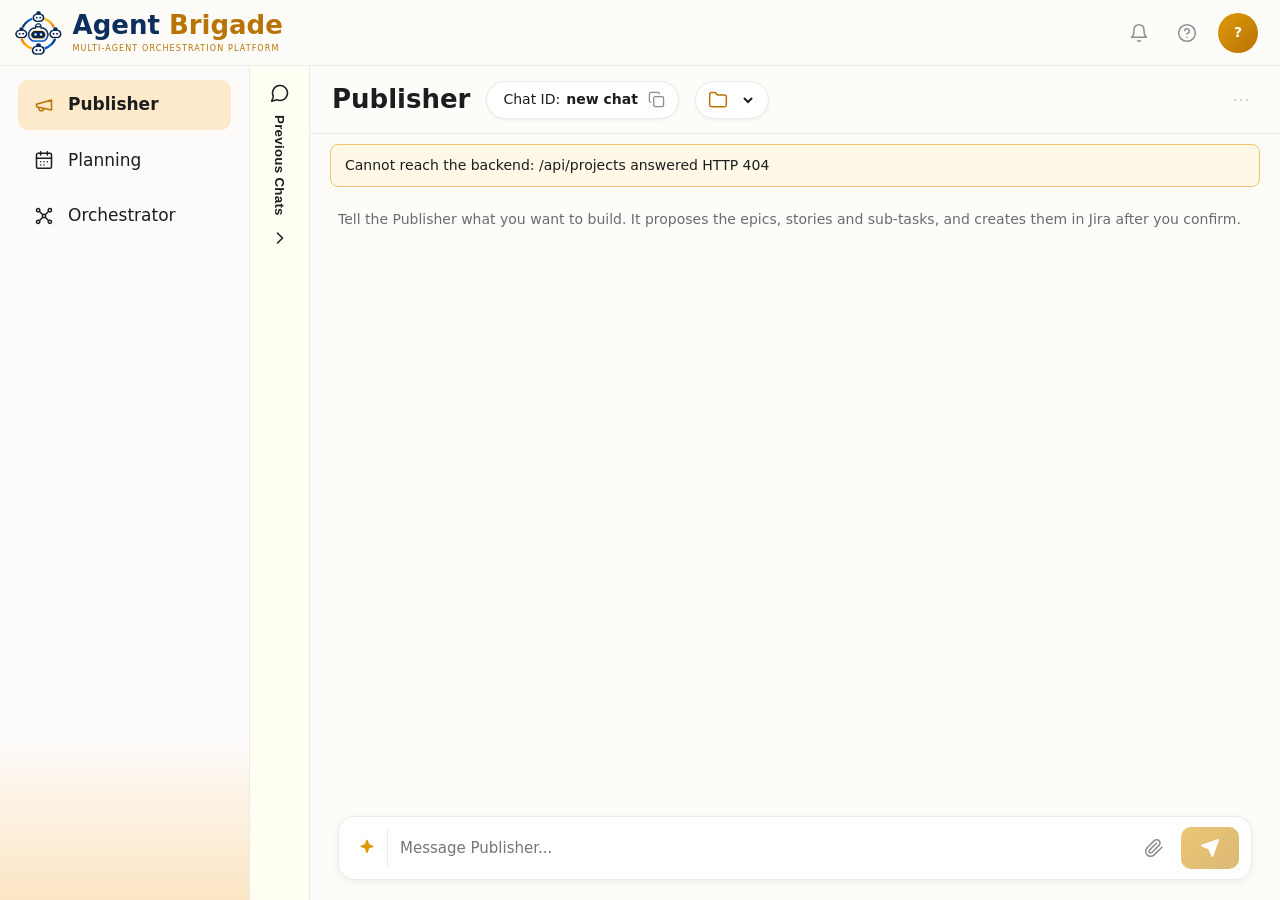
==== frontend/index.html @ f4027234 "Phase 1: settings, central database, backend and page shell" ====
<!doctype html>
<html lang="en">
  <head>
    <meta charset="utf-8" />
    <meta name="viewport" content="width=device-width, initial-scale=1" />
    <title>Agent Brigade</title>
    <link rel="icon" type="image/png" href="assets/favicon.png" />
    <link rel="stylesheet" href="css/app.css" />
  </head>
  <body>
    <svg width="0" height="0" style="position: absolute" aria-hidden="true">
      <defs>
        <symbol id="i-megaphone" viewBox="0 0 24 24"><path d="m3 11 18-5v12L3 14v-3z"/><path d="M11.6 16.8a3 3 0 1 1-5.8-1.6"/></symbol>
        <symbol id="i-calendar" viewBox="0 0 24 24"><rect width="18" height="18" x="3" y="4" rx="2"/><path d="M16 2v4M8 2v4M3 10h18M8 14h.01M12 14h.01M16 14h.01M8 18h.01M12 18h.01"/></symbol>
        <symbol id="i-network" viewBox="0 0 24 24"><circle cx="5" cy="5" r="2"/><circle cx="19" cy="5" r="2"/><circle cx="5" cy="19" r="2"/><circle cx="19" cy="19" r="2"/><circle cx="12" cy="12" r="2"/><path d="m7 7 3.5 3.5M17 7l-3.5 3.5M7 17l3.5-3.5M17 17l-3.5-3.5"/></symbol>
        <symbol id="i-bell" viewBox="0 0 24 24"><path d="M6 8a6 6 0 0 1 12 0c0 7 3 9 3 9H3s3-2 3-9"/><path d="M10.3 21a1.94 1.94 0 0 0 3.4 0"/></symbol>
        <symbol id="i-help" viewBox="0 0 24 24"><circle cx="12" cy="12" r="10"/><path d="M9.09 9a3 3 0 0 1 5.83 1c0 2-3 3-3 3M12 17h.01"/></symbol>
        <symbol id="i-copy" viewBox="0 0 24 24"><rect width="14" height="14" x="8" y="8" rx="2"/><path d="M4 16c-1.1 0-2-.9-2-2V4c0-1.1.9-2 2-2h10c1.1 0 2 .9 2 2"/></symbol>
        <symbol id="i-chat" viewBox="0 0 24 24"><path d="M7.9 20A9 9 0 1 0 4 16.1L2 22z"/></symbol>
        <symbol id="i-chevron" viewBox="0 0 24 24"><path d="m9 18 6-6-6-6"/></symbol>
        <symbol id="i-folder" viewBox="0 0 24 24"><path d="M20 20a2 2 0 0 0 2-2V8a2 2 0 0 0-2-2h-7.9a2 2 0 0 1-1.7-.9l-.8-1.2A2 2 0 0 0 7.9 3H4a2 2 0 0 0-2 2v13a2 2 0 0 0 2 2z"/></symbol>
        <symbol id="i-clip" viewBox="0 0 24 24"><path d="m21.44 11.05-9.19 9.19a6 6 0 0 1-8.49-8.49l8.57-8.57A4 4 0 1 1 18 8.84l-8.59 8.57a2 2 0 0 1-2.83-2.83l8.49-8.48"/></symbol>
        <symbol id="i-send" viewBox="0 0 24 24"><path d="m22 2-7 20-4-9-9-4z"/><path d="M22 2 11 13"/></symbol>
        <symbol id="i-sparkle" viewBox="0 0 24 24"><path d="m12 3 1.9 5.1L19 10l-5.1 1.9L12 17l-1.9-5.1L5 10l5.1-1.9z"/></symbol>
        <symbol id="i-dots" viewBox="0 0 24 24"><path d="M5 12h.01M12 12h.01M19 12h.01"/></symbol>
      </defs>
    </svg>

    <div class="app">
      <header class="topbar">
        <a class="brand" href="#publisher" aria-label="Agent Brigade">
          <img class="brand-logo" src="assets/logo.png" alt="" onerror="this.remove()" />
          <span class="brand-text">
            <span class="brand-name"><b>Agent</b> <i>Brigade</i></span>
            <span class="brand-tag">Multi-agent orchestration platform</span>
          </span>
        </a>
        <div class="top-actions">
          <button class="icon-btn" type="button" aria-label="Notifications" disabled>
            <svg class="icon"><use href="#i-bell" /></svg>
          </button>
          <button class="icon-btn" type="button" aria-label="Help" disabled>
            <svg class="icon"><use href="#i-help" /></svg>
          </button>
          <span class="avatar" id="avatar" title="Signed in with the Jira email from .env">?</span>
        </div>
      </header>

      <nav class="sidebar" id="tabs" aria-label="Main">
        <a href="#publisher" data-tab="publisher"><svg class="icon"><use href="#i-megaphone" /></svg>Publisher</a>
        <a href="#planning" data-tab="planning"><svg class="icon"><use href="#i-calendar" /></svg>Planning</a>
        <a href="#orchestrator" data-tab="orchestrator"><svg class="icon"><use href="#i-network" /></svg>Orchestrator</a>
      </nav>

      <main class="content">
        <!-- Publisher -->
        <section class="panel publisher" id="publisher" hidden>
          <aside class="rail">
            <button type="button" class="rail-btn" id="rail-toggle" aria-expanded="false" aria-controls="chat-drawer">
              <svg class="icon"><use href="#i-chat" /></svg>
              <span class="rail-label">Previous Chats</span>
              <svg class="icon"><use href="#i-chevron" /></svg>
            </button>
          </aside>
          <div class="drawer" id="chat-drawer" hidden>
            <h2>Previous chats</h2>
            <p class="empty">No previous chats yet.</p>
          </div>

          <div class="chat">
            <header class="chat-head">
              <h1>Publisher</h1>
              <span class="chat-id">Chat ID: <b id="chat-id">new chat</b>
                <button class="icon-btn small" type="button" aria-label="Copy chat ID" disabled>
                  <svg class="icon"><use href="#i-copy" /></svg>
                </button>
              </span>
              <label class="project-pick">
                <svg class="icon"><use href="#i-folder" /></svg>
                <span class="sr-only">Project</span>
                <select id="project-select" aria-label="Project"></select>
              </label>
              <button class="icon-btn" type="button" aria-label="More" disabled>
                <svg class="icon"><use href="#i-dots" /></svg>
              </button>
            </header>

            <p id="notice" class="notice" hidden></p>

            <div class="thread" id="thread">
              <p class="empty">Tell the Publisher what you want to build. It proposes the epics, stories and sub-tasks, and creates them in Jira after you confirm.</p>
            </div>

            <form class="composer" id="composer" onsubmit="return false">
              <svg class="icon spark"><use href="#i-sparkle" /></svg>
              <input type="text" placeholder="Message Publisher..." aria-label="Message Publisher" disabled />
              <button class="icon-btn" type="button" aria-label="Attach a file" disabled>
                <svg class="icon"><use href="#i-clip" /></svg>
              </button>
              <button class="send" type="submit" aria-label="Send" disabled>
                <svg class="icon"><use href="#i-send" /></svg>
              </button>
            </form>
          </div>
        </section>

        <!-- Planning -->
        <section class="panel page" id="planning" hidden>
          <header class="page-head">
            <h1>Planning</h1>
            <p>View JIRA work items and create an execution plan for each story.</p>
          </header>
          <p class="empty">Stories, readiness checks and plans. Coming after the Publisher.</p>
        </section>

        <!-- Orchestrator -->
        <section class="panel page" id="orchestrator" hidden>
          <header class="page-head">
            <h1>Orchestrator</h1>
            <p>Overview and Stories.</p>
          </header>
          <p class="empty">Coming later.</p>
        </section>
      </main>
    </div>

    <script src="js/app.js"></script>
  </body>
</html>
---- frontend/css/app.css ----
:root {
  --bg: #fefcf9;
  --surface: #fff;
  --sand: #fef4df;      /* user bubble, highlighted rows */
  --sand-strong: #fdeacb; /* active nav item */
  --line: #ece9e7;
  --text: #1d1d1f;
  --muted: #6b6b70;
  --navy: #0c2f5b;
  --gold: #b87405;
  --gold-light: #dd9907;
  --gold-dark: #be7f04;
  --ok: #1a9a4a;
}
* { box-sizing: border-box; }
[hidden] { display: none !important; }
html, body { height: 100%; }
body { margin: 0; font: 14px/1.5 system-ui, "Segoe UI", Roboto, sans-serif; color: var(--text); background: var(--bg); }
h1, h2, p { margin: 0; }
.sr-only { position: absolute; width: 1px; height: 1px; overflow: hidden; clip: rect(0 0 0 0); }
.icon { width: 20px; height: 20px; fill: none; stroke: currentColor; stroke-width: 1.8; stroke-linecap: round; stroke-linejoin: round; flex: none; }

/* Frame: top bar over a sidebar and the content */
.app { display: grid; grid-template: 66px 1fr / 250px 1fr; height: 100vh; }
.topbar { grid-column: 1 / -1; display: flex; align-items: center; justify-content: space-between; padding: 0 22px 0 14px; border-bottom: 1px solid var(--line); background: var(--bg); }
.brand { display: flex; align-items: center; gap: 10px; text-decoration: none; color: inherit; }
.brand-logo { height: 48px; width: auto; }
.brand-text { display: flex; flex-direction: column; line-height: 1.15; gap: 3px; }
.brand-name { font-size: 26px; font-weight: 700; color: var(--navy); }
.brand-name i { font-style: normal; color: var(--gold); }
.brand-tag { font-size: 8px; letter-spacing: 0.14em; text-transform: uppercase; color: var(--gold); }
.top-actions { display: flex; align-items: center; gap: 14px; }
.icon-btn { display: inline-flex; align-items: center; justify-content: center; width: 34px; height: 34px; border: 0; border-radius: 8px; background: transparent; color: var(--text); cursor: pointer; }
.icon-btn:disabled { color: #8c8c92; cursor: default; }
.icon-btn.small { width: 26px; height: 26px; }
.icon-btn.small .icon { width: 17px; height: 17px; }
.avatar { display: inline-flex; align-items: center; justify-content: center; width: 40px; height: 40px; border-radius: 50%; background: linear-gradient(135deg, var(--gold-light), var(--gold)); color: #fff; font-weight: 700; }

.sidebar { display: flex; flex-direction: column; gap: 6px; padding: 14px 18px; border-right: 1px solid var(--line); background: linear-gradient(to top, #fce6c4 0, #fdfbfa 160px); }
.sidebar a { display: flex; align-items: center; gap: 14px; padding: 12px 16px; border-radius: 10px; color: var(--text); text-decoration: none; font-size: 17px; font-weight: 500; }
.sidebar a:hover { background: #fbf3e4; }
.sidebar a.active { background: var(--sand-strong); font-weight: 600; }
.sidebar a.active .icon { color: var(--gold); }

.content { min-width: 0; min-height: 0; }
.panel { height: 100%; }
.page { padding: 20px 26px; }
.page-head h1, .chat-head h1 { font-size: 26px; font-weight: 700; }
.page-head p { color: var(--muted); }
.empty { color: var(--muted); }
.notice { margin: 10px 20px 0; padding: 10px 14px; border: 1px solid #f0c36d; background: #fff8e6; border-radius: 8px; }

/* Publisher: previous-chats rail, then the chat */
.publisher { display: flex; min-height: 0; }
.rail { width: 60px; flex: none; border-right: 1px solid var(--line); background: #fffff3; display: flex; justify-content: center; padding-top: 16px; }
.rail-btn { display: flex; flex-direction: column; align-items: center; gap: 12px; border: 0; background: none; color: var(--text); cursor: pointer; }
.rail-label { writing-mode: vertical-rl; font-weight: 600; letter-spacing: 0.02em; }
.drawer { width: 240px; flex: none; padding: 20px; border-right: 1px solid var(--line); background: var(--surface); }
.drawer h2 { font-size: 15px; margin-bottom: 10px; }

.chat { flex: 1; min-width: 0; display: flex; flex-direction: column; height: 100%; }
.chat-head { display: flex; align-items: center; gap: 16px; padding: 14px 22px; border-bottom: 1px solid var(--line); }
.chat-id { display: inline-flex; align-items: center; gap: 6px; padding: 5px 8px 5px 16px; border: 1px solid var(--line); border-radius: 999px; background: var(--surface); box-shadow: 0 1px 3px rgba(0, 0, 0, 0.06); font-weight: 500; }
.project-pick { display: inline-flex; align-items: center; gap: 8px; padding: 0 12px; height: 38px; border: 1px solid var(--line); border-radius: 999px; background: var(--surface); box-shadow: 0 1px 3px rgba(0, 0, 0, 0.06); color: var(--gold); }
.project-pick select { border: 0; background: transparent; font: inherit; font-weight: 500; color: var(--text); max-width: 260px; cursor: pointer; outline-offset: 4px; }
.chat-head .icon-btn:last-child { margin-left: auto; }
.thread { flex: 1; min-height: 0; overflow-y: auto; padding: 22px 28px; }
.composer { display: flex; align-items: center; gap: 10px; margin: 0 28px 20px; padding: 10px 12px 10px 18px; border: 1px solid var(--line); border-radius: 16px; background: var(--surface); box-shadow: 0 2px 10px rgba(0, 0, 0, 0.06); }
.composer .spark { color: var(--gold-light); fill: var(--gold-light); stroke: var(--gold-light); }
.composer input { flex: 1; border: 0; outline: 0; font: inherit; font-size: 15px; background: transparent; padding: 8px 0 8px 12px; border-left: 1px solid var(--line); }
.send { display: inline-flex; align-items: center; justify-content: center; width: 58px; height: 42px; border: 0; border-radius: 10px; color: #fff; background: linear-gradient(135deg, var(--gold-light), var(--gold-dark)); cursor: pointer; }
.send:disabled { opacity: 0.55; cursor: default; }
.send .icon { fill: #fff; stroke: #fff; }

@media (max-width: 820px) {
  .app { grid-template-columns: 76px 1fr; }
  .sidebar a { font-size: 0; gap: 0; justify-content: center; padding: 12px 0; }
  .sidebar a .icon { width: 24px; height: 24px; }
  .chat-head { flex-wrap: wrap; }
}
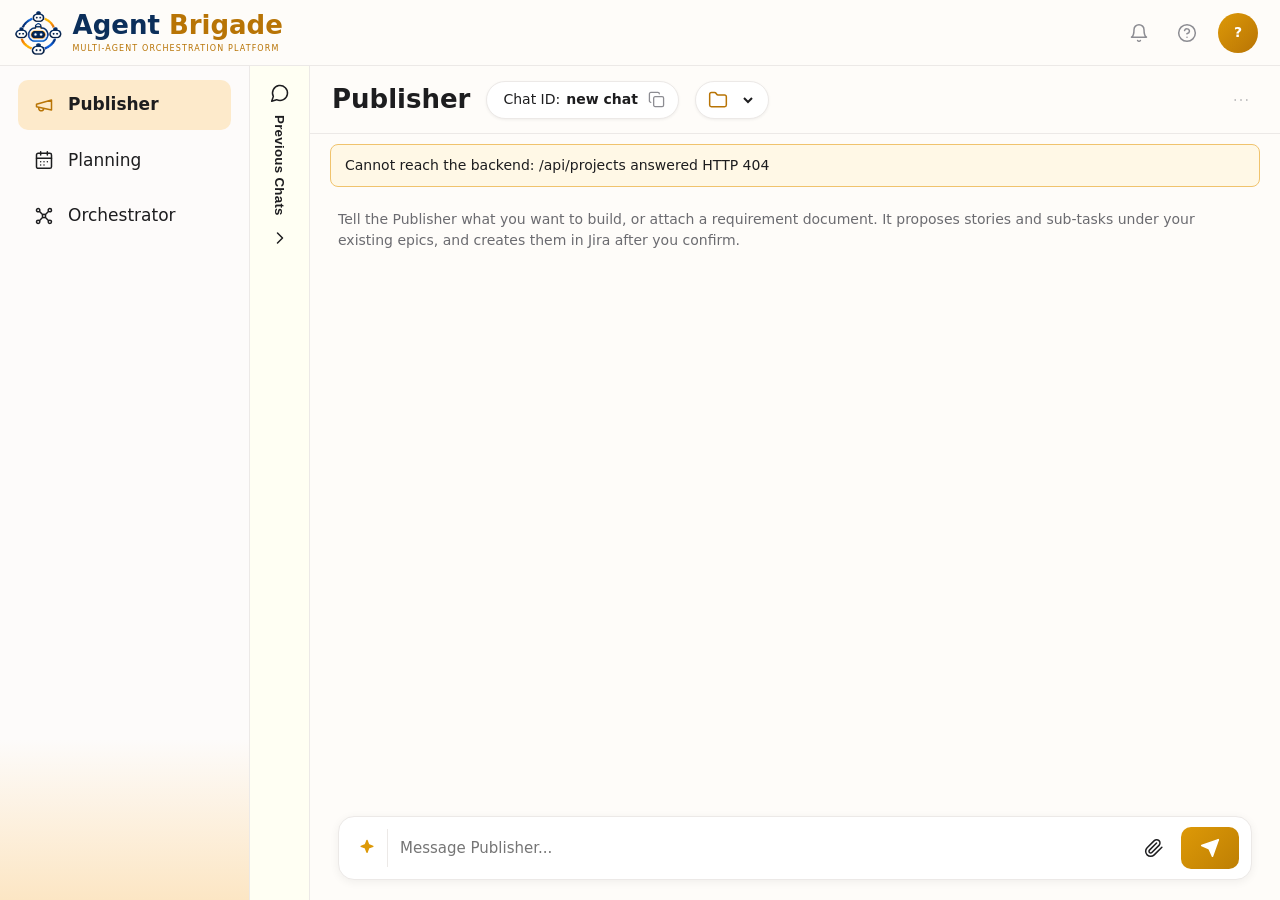
==== commit e9059504: "Phase 2: Publisher - Jira tool, runner, guard, confirm, API, uploads and tab" ====
--- a/frontend/index.html
+++ b/frontend/index.html
@@ -23,6 +23,14 @@
         <symbol id="i-send" viewBox="0 0 24 24"><path d="m22 2-7 20-4-9-9-4z"/><path d="M22 2 11 13"/></symbol>
         <symbol id="i-sparkle" viewBox="0 0 24 24"><path d="m12 3 1.9 5.1L19 10l-5.1 1.9L12 17l-1.9-5.1L5 10l5.1-1.9z"/></symbol>
         <symbol id="i-dots" viewBox="0 0 24 24"><path d="M5 12h.01M12 12h.01M19 12h.01"/></symbol>
+        <symbol id="i-bot" viewBox="0 0 24 24"><rect width="16" height="12" x="4" y="8" rx="2"/><path d="M12 4v4M9 13v2M15 13v2M2 14h2M20 14h2"/><circle cx="12" cy="3" r="1"/></symbol>
+        <symbol id="i-bolt" viewBox="0 0 24 24"><circle cx="12" cy="12" r="10"/><path d="m13 6-4 7h4l-2 5"/></symbol>
+        <symbol id="i-book" viewBox="0 0 24 24"><path d="M2 4h6a4 4 0 0 1 4 4v13a3 3 0 0 0-3-3H2zM22 4h-6a4 4 0 0 0-4 4v13a3 3 0 0 1 3-3h7z"/></symbol>
+        <symbol id="i-check" viewBox="0 0 24 24"><rect width="18" height="18" x="3" y="3" rx="3"/><path d="m8 12 3 3 5-6"/></symbol>
+        <symbol id="i-diamond" viewBox="0 0 24 24"><path d="M12 2 22 12 12 22 2 12z"/><path d="M12 7 17 12 12 17 7 12z"/></symbol>
+        <symbol id="i-file" viewBox="0 0 24 24"><path d="M14 2H6a2 2 0 0 0-2 2v16a2 2 0 0 0 2 2h12a2 2 0 0 0 2-2V8z"/><path d="M14 2v6h6"/></symbol>
+        <symbol id="i-x" viewBox="0 0 24 24"><path d="M18 6 6 18M6 6l12 12"/></symbol>
+        <symbol id="i-plus" viewBox="0 0 24 24"><path d="M12 5v14M5 12h14"/></symbol>
       </defs>
     </svg>
 
@@ -63,15 +71,19 @@
             </button>
           </aside>
           <div class="drawer" id="chat-drawer" hidden>
-            <h2>Previous chats</h2>
-            <p class="empty">No previous chats yet.</p>
+            <div class="drawer-head">
+              <h2>Previous chats</h2>
+              <button type="button" class="new-chat" id="new-chat"><svg class="icon"><use href="#i-plus" /></svg>New chat</button>
+            </div>
+            <ul class="chat-list" id="chat-list"></ul>
+            <p class="empty" id="chat-list-empty">No previous chats yet.</p>
           </div>
 
           <div class="chat">
             <header class="chat-head">
               <h1>Publisher</h1>
               <span class="chat-id">Chat ID: <b id="chat-id">new chat</b>
-                <button class="icon-btn small" type="button" aria-label="Copy chat ID" disabled>
+                <button class="icon-btn small" type="button" id="copy-chat-id" aria-label="Copy chat ID" disabled>
                   <svg class="icon"><use href="#i-copy" /></svg>
                 </button>
               </span>
@@ -87,17 +99,19 @@
 
             <p id="notice" class="notice" hidden></p>
 
-            <div class="thread" id="thread">
-              <p class="empty">Tell the Publisher what you want to build. It proposes the epics, stories and sub-tasks, and creates them in Jira after you confirm.</p>
+            <div class="thread" id="thread" aria-live="polite">
+              <p class="empty" id="thread-empty">Tell the Publisher what you want to build, or attach a requirement document. It proposes stories and sub-tasks under your existing epics, and creates them in Jira after you confirm.</p>
             </div>
 
-            <form class="composer" id="composer" onsubmit="return false">
+            <div class="attached" id="attached" hidden></div>
+            <form class="composer" id="composer">
               <svg class="icon spark"><use href="#i-sparkle" /></svg>
-              <input type="text" placeholder="Message Publisher..." aria-label="Message Publisher" disabled />
-              <button class="icon-btn" type="button" aria-label="Attach a file" disabled>
+              <textarea id="message" rows="1" placeholder="Message Publisher..." aria-label="Message Publisher"></textarea>
+              <input type="file" id="file-input" multiple accept=".txt,.md,.docx,.pdf" hidden />
+              <button class="icon-btn" type="button" id="attach" aria-label="Attach a file" title="Attach .txt, .md, .docx or .pdf (up to 5, 10 MB each)">
                 <svg class="icon"><use href="#i-clip" /></svg>
               </button>
-              <button class="send" type="submit" aria-label="Send" disabled>
+              <button class="send" type="submit" id="send" aria-label="Send">
                 <svg class="icon"><use href="#i-send" /></svg>
               </button>
             </form>
@@ -124,6 +138,9 @@
       </main>
     </div>
 
+    <script src="js/components/markdown.js"></script>
+    <script src="js/components/plan-tree.js"></script>
+    <script src="js/tabs/publisher.js"></script>
     <script src="js/app.js"></script>
   </body>
 </html>
--- a/frontend/css/app.css
+++ b/frontend/css/app.css
@@ -56,7 +56,17 @@
 .rail-btn { display: flex; flex-direction: column; align-items: center; gap: 12px; border: 0; background: none; color: var(--text); cursor: pointer; }
 .rail-label { writing-mode: vertical-rl; font-weight: 600; letter-spacing: 0.02em; }
 .drawer { width: 240px; flex: none; padding: 20px; border-right: 1px solid var(--line); background: var(--surface); }
-.drawer h2 { font-size: 15px; margin-bottom: 10px; }
+.drawer { display: flex; flex-direction: column; min-height: 0; overflow-y: auto; }
+.drawer h2 { font-size: 15px; }
+.drawer-head { display: flex; align-items: center; justify-content: space-between; margin-bottom: 12px; }
+.new-chat { white-space: nowrap; display: inline-flex; align-items: center; gap: 4px; padding: 4px 10px; border: 1px solid var(--line); border-radius: 999px; background: var(--surface); font: inherit; font-size: 13px; cursor: pointer; }
+.new-chat .icon { width: 15px; height: 15px; }
+.chat-list { list-style: none; margin: 0; padding: 0; display: flex; flex-direction: column; gap: 6px; }
+.chat-item { display: flex; flex-direction: column; gap: 2px; width: 100%; text-align: left; padding: 8px 10px; border: 1px solid transparent; border-radius: 8px; background: none; font: inherit; color: var(--text); cursor: pointer; }
+.chat-item:hover { background: #fbf3e4; }
+.chat-item.current { background: var(--sand); border-color: #f3dcb0; }
+.chat-title { overflow: hidden; text-overflow: ellipsis; white-space: nowrap; }
+.chat-item .muted { font-size: 12px; }
 
 .chat { flex: 1; min-width: 0; display: flex; flex-direction: column; height: 100%; }
 .chat-head { display: flex; align-items: center; gap: 16px; padding: 14px 22px; border-bottom: 1px solid var(--line); }
@@ -67,10 +77,73 @@
 .thread { flex: 1; min-height: 0; overflow-y: auto; padding: 22px 28px; }
 .composer { display: flex; align-items: center; gap: 10px; margin: 0 28px 20px; padding: 10px 12px 10px 18px; border: 1px solid var(--line); border-radius: 16px; background: var(--surface); box-shadow: 0 2px 10px rgba(0, 0, 0, 0.06); }
 .composer .spark { color: var(--gold-light); fill: var(--gold-light); stroke: var(--gold-light); }
-.composer input { flex: 1; border: 0; outline: 0; font: inherit; font-size: 15px; background: transparent; padding: 8px 0 8px 12px; border-left: 1px solid var(--line); }
+.composer textarea { flex: 1; border: 0; outline: 0; font: inherit; font-size: 15px; background: transparent; padding: 8px 0 8px 12px; border-left: 1px solid var(--line); resize: none; max-height: 200px; }
 .send { display: inline-flex; align-items: center; justify-content: center; width: 58px; height: 42px; border: 0; border-radius: 10px; color: #fff; background: linear-gradient(135deg, var(--gold-light), var(--gold-dark)); cursor: pointer; }
 .send:disabled { opacity: 0.55; cursor: default; }
 .send .icon { fill: #fff; stroke: #fff; }
+
+/* Messages */
+.muted { color: var(--muted); }
+.msg { display: flex; gap: 12px; margin-bottom: 18px; align-items: flex-start; }
+.msg-user { justify-content: flex-end; }
+.msg .bubble { max-width: 860px; min-width: 0; padding: 12px 16px; border-radius: 14px; }
+.msg-user .bubble { background: var(--sand); max-width: 760px; }
+.msg-user .text { white-space: pre-wrap; overflow-wrap: anywhere; }
+.msg-publisher .bubble { flex: 1; background: var(--surface); border: 1px solid var(--line); box-shadow: 0 1px 4px rgba(0, 0, 0, 0.04); }
+.avatar.small { width: 34px; height: 34px; font-size: 13px; }
+.bot { display: inline-flex; align-items: center; justify-content: center; width: 40px; height: 40px; flex: none; border-radius: 50%; background: var(--sand); color: var(--gold); }
+.time { margin-top: 6px; text-align: right; font-size: 12px; color: var(--muted); }
+.md p { margin: 0 0 8px; }
+.md h3 { margin: 10px 0 6px; font-size: 15px; }
+.md ul { margin: 0 0 8px; padding-left: 22px; }
+.md code { padding: 1px 4px; border-radius: 4px; background: #f5f3ef; font-size: 13px; }
+.chips { display: flex; flex-wrap: wrap; gap: 6px; margin-top: 8px; }
+.file-chip { display: inline-flex; align-items: center; gap: 6px; padding: 4px 10px; border: 1px solid #ecd6a8; border-radius: 999px; background: var(--surface); color: var(--text); text-decoration: none; font-size: 13px; }
+a.file-chip:hover { border-color: var(--gold); }
+.file-chip .icon { width: 15px; height: 15px; color: var(--gold); }
+.attached { display: flex; flex-wrap: wrap; gap: 6px; margin: 0 28px 8px; }
+.chip-remove { display: inline-flex; border: 0; background: none; padding: 0; margin-left: 2px; cursor: pointer; color: var(--muted); }
+.chip-remove .icon { width: 14px; height: 14px; }
+
+/* Plan tree */
+.plan { margin: 10px 0 4px; }
+.plan-head { display: flex; align-items: center; gap: 8px; font-weight: 700; margin-bottom: 8px; }
+.plan-head .icon { color: #2684ff; }
+.plan-epic { display: flex; align-items: flex-start; gap: 14px; padding: 10px 14px; border-radius: 10px; background: var(--sand); }
+.plan-stories { margin-left: 18px; padding: 8px 0 0 18px; border-left: 2px solid var(--line); display: flex; flex-direction: column; gap: 10px; }
+.plan-story { padding: 10px 14px; border: 1px solid var(--line); border-radius: 10px; background: var(--surface); }
+.plan-story-row { display: flex; align-items: flex-start; gap: 14px; }
+.plan-title { min-width: 0; }
+.plan-title .muted { font-size: 13px; }
+.badge { display: inline-flex; align-items: center; gap: 6px; padding: 3px 10px; border-radius: 8px; font-size: 13px; font-weight: 600; flex: none; }
+.badge .icon { width: 17px; height: 17px; }
+.badge-epic { background: #fde8c4; color: #8a5600; }
+.badge-story { background: var(--sand); color: #8a5600; border: 1px solid #f3dcb0; }
+.plan-subtasks { list-style: none; margin: 8px 0 0 30px; padding: 0; display: flex; flex-direction: column; gap: 4px; }
+.plan-subtasks li { display: flex; flex-wrap: wrap; align-items: center; gap: 6px; }
+.plan-subtasks li > .icon { width: 18px; height: 18px; color: var(--ok); }
+.new { padding: 0 6px; border-radius: 6px; background: #e8f3ff; color: #1d5fb8; font-size: 11px; font-weight: 700; text-transform: uppercase; }
+.key { font-weight: 700; color: var(--navy); }
+a.key { text-decoration: none; }
+a.key:hover { text-decoration: underline; }
+.label { padding: 0 6px; border-radius: 6px; background: #f2f0ec; color: var(--muted); font-size: 12px; }
+.item-details { width: 100%; margin: 2px 0 0; font-size: 13px; color: var(--muted); }
+.item-details summary { cursor: pointer; width: max-content; }
+.item-details pre { margin: 6px 0 4px; padding: 8px 10px; border-radius: 8px; background: #faf8f4; white-space: pre-wrap; font: inherit; color: var(--text); }
+.plan-subtasks .item-details { margin-left: 24px; width: calc(100% - 24px); }
+.confirm-bar { display: flex; align-items: center; justify-content: space-between; gap: 12px; margin-top: 12px; padding: 10px 14px; border-radius: 10px; background: var(--sand); }
+.confirm { padding: 8px 16px; border: 0; border-radius: 10px; color: #fff; font: inherit; font-weight: 600; background: linear-gradient(135deg, var(--gold-light), var(--gold-dark)); cursor: pointer; }
+.confirm:disabled { opacity: 0.55; cursor: default; }
+.status { display: flex; gap: 10px; align-items: flex-start; margin-top: 10px; padding: 10px 14px; border-radius: 10px; }
+.status .icon { margin-top: 1px; }
+.status-ok { background: var(--sand); }
+.status-ok .icon { color: var(--ok); }
+.status-ok a { color: var(--navy); font-weight: 700; }
+.status-error { background: #fff1f0; border: 1px solid #f5c2bd; }
+.status-error .icon { color: #c0392b; }
+.working .bubble { display: flex; align-items: center; gap: 12px; }
+.dots { width: 34px; height: 10px; flex: none; background: radial-gradient(circle, var(--gold) 3px, transparent 4px) 0 50% / 12px 10px repeat-x; animation: dots 1s linear infinite; }
+@keyframes dots { to { background-position: 12px 50%; } }
 
 @media (max-width: 820px) {
   .app { grid-template-columns: 76px 1fr; }
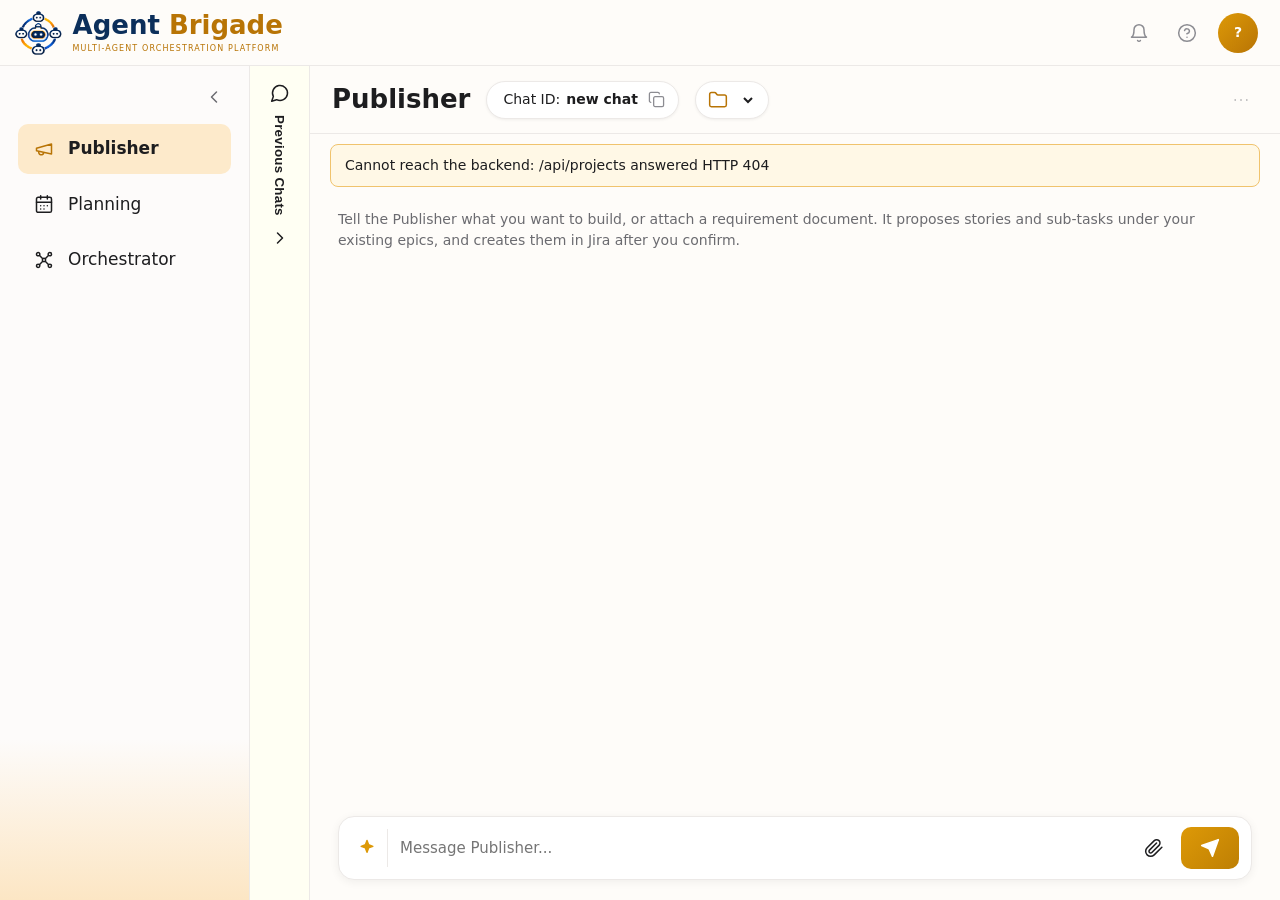
==== commit 3b758905: "Phase 3: Planning - sync, checks, planner, approve, re-plan and tab" ====
--- a/frontend/index.html
+++ b/frontend/index.html
@@ -6,6 +6,9 @@
     <title>Agent Brigade</title>
     <link rel="icon" type="image/png" href="assets/favicon.png" />
     <link rel="stylesheet" href="css/app.css" />
+    <link rel="stylesheet" href="css/planning.css" />
+    <link rel="stylesheet" href="css/popup.css" />
+    <link rel="stylesheet" href="css/plan.css" />
   </head>
   <body>
     <svg width="0" height="0" style="position: absolute" aria-hidden="true">
@@ -23,6 +26,12 @@
         <symbol id="i-send" viewBox="0 0 24 24"><path d="m22 2-7 20-4-9-9-4z"/><path d="M22 2 11 13"/></symbol>
         <symbol id="i-sparkle" viewBox="0 0 24 24"><path d="m12 3 1.9 5.1L19 10l-5.1 1.9L12 17l-1.9-5.1L5 10l5.1-1.9z"/></symbol>
         <symbol id="i-dots" viewBox="0 0 24 24"><path d="M5 12h.01M12 12h.01M19 12h.01"/></symbol>
+        <symbol id="i-refresh" viewBox="0 0 24 24"><path d="M3 12a9 9 0 0 1 15.5-6.2L21 8M21 3v5h-5M21 12a9 9 0 0 1-15.5 6.2L3 16M3 21v-5h5"/></symbol>
+        <symbol id="i-filter" viewBox="0 0 24 24"><path d="M22 3H2l8 9.5V19l4 2v-8.5z"/></symbol>
+        <symbol id="i-search" viewBox="0 0 24 24"><circle cx="11" cy="11" r="8"/><path d="m21 21-4.3-4.3"/></symbol>
+        <symbol id="i-warn" viewBox="0 0 24 24"><path d="m10.3 3.9-8.4 14.5A2 2 0 0 0 3.6 21.5h16.8a2 2 0 0 0 1.7-3.1L13.7 3.9a2 2 0 0 0-3.4 0zM12 9v4M12 17h.01"/></symbol>
+        <symbol id="i-ok" viewBox="0 0 24 24"><circle cx="12" cy="12" r="10"/><path d="m8 12 3 3 5-6"/></symbol>
+        <symbol id="i-coin" viewBox="0 0 24 24"><circle cx="12" cy="12" r="10"/><path d="M15 9.5a3 3 0 0 0-3-1.5c-1.7 0-3 .9-3 2.2 0 3 6 1.6 6 4.6 0 1.3-1.3 2.2-3 2.2a3 3 0 0 1-3-1.5M12 5.5V8M12 16v2.5"/></symbol>
         <symbol id="i-bot" viewBox="0 0 24 24"><rect width="16" height="12" x="4" y="8" rx="2"/><path d="M12 4v4M9 13v2M15 13v2M2 14h2M20 14h2"/><circle cx="12" cy="3" r="1"/></symbol>
         <symbol id="i-bolt" viewBox="0 0 24 24"><circle cx="12" cy="12" r="10"/><path d="m13 6-4 7h4l-2 5"/></symbol>
         <symbol id="i-book" viewBox="0 0 24 24"><path d="M2 4h6a4 4 0 0 1 4 4v13a3 3 0 0 0-3-3H2zM22 4h-6a4 4 0 0 0-4 4v13a3 3 0 0 1 3-3h7z"/></symbol>
@@ -55,9 +64,10 @@
       </header>
 
       <nav class="sidebar" id="tabs" aria-label="Main">
-        <a href="#publisher" data-tab="publisher"><svg class="icon"><use href="#i-megaphone" /></svg>Publisher</a>
-        <a href="#planning" data-tab="planning"><svg class="icon"><use href="#i-calendar" /></svg>Planning</a>
-        <a href="#orchestrator" data-tab="orchestrator"><svg class="icon"><use href="#i-network" /></svg>Orchestrator</a>
+        <button type="button" class="icon-btn nav-fold" id="nav-fold" aria-expanded="true" aria-label="Collapse the menu" title="Collapse the menu"><svg class="icon"><use href="#i-chevron" /></svg></button>
+        <a href="#publisher" data-tab="publisher" title="Publisher"><svg class="icon"><use href="#i-megaphone" /></svg><span class="nav-label">Publisher</span></a>
+        <a href="#planning" data-tab="planning" title="Planning"><svg class="icon"><use href="#i-calendar" /></svg><span class="nav-label">Planning</span></a>
+        <a href="#orchestrator" data-tab="orchestrator" title="Orchestrator"><svg class="icon"><use href="#i-network" /></svg><span class="nav-label">Orchestrator</span></a>
       </nav>
 
       <main class="content">
@@ -120,11 +130,26 @@
 
         <!-- Planning -->
         <section class="panel page" id="planning" hidden>
-          <header class="page-head">
-            <h1>Planning</h1>
-            <p>View JIRA work items and create an execution plan for each story.</p>
+          <header class="pl-head">
+            <div class="page-head">
+              <h1>Planning</h1>
+              <p>View JIRA work items and create an execution plan for each story.</p>
+            </div>
+            <div class="pl-tools">
+              <div class="pl-sync">
+                <button type="button" id="plan-sync" class="btn btn-outline"><svg class="icon"><use href="#i-refresh" /></svg>Sync from JIRA</button>
+                <span id="plan-synced" class="muted small">Last synced: never</span>
+              </div>
+              <label class="pl-pill"><svg class="icon"><use href="#i-filter" /></svg><span class="sr-only">Filter</span><select id="plan-filter"></select></label>
+              <label class="pl-pill"><svg class="icon"><use href="#i-search" /></svg><span class="sr-only">Search work items</span><input id="plan-search" type="search" placeholder="Search work items..." /></label>
+            </div>
           </header>
-          <p class="empty">Stories, readiness checks and plans. Coming after the Publisher.</p>
+          <p id="plan-notice" class="status status-error" hidden></p>
+          <div class="pl-body">
+            <aside id="plan-epics" class="pl-left"></aside>
+            <div id="plan-main" class="pl-main"></div>
+            <aside id="plan-side" class="pl-side" hidden></aside>
+          </div>
         </section>
 
         <!-- Orchestrator -->
@@ -140,7 +165,22 @@
 
     <script src="js/components/markdown.js"></script>
     <script src="js/components/plan-tree.js"></script>
+    <script src="js/components/dom.js"></script>
+    <script src="js/components/thread.js"></script>
+    <script src="js/components/attachments.js"></script>
+    <script src="js/components/popup.js"></script>
+    <script src="js/components/budget-popup.js"></script>
+    <script src="js/components/story-state.js"></script>
+    <script src="js/components/check-panel.js"></script>
+    <script src="js/components/story-card.js"></script>
+    <script src="js/components/epic-list.js"></script>
+    <script src="js/components/replan-popup.js"></script>
+    <script src="js/components/plan-task.js"></script>
+    <script src="js/components/plan-view.js"></script>
+    <script src="js/components/plan-side.js"></script>
     <script src="js/tabs/publisher.js"></script>
+    <script src="js/tabs/plan-panel.js"></script>
+    <script src="js/tabs/planning.js"></script>
     <script src="js/app.js"></script>
   </body>
 </html>
--- a/frontend/css/app.css
+++ b/frontend/css/app.css
@@ -1,8 +1,10 @@
 :root {
   --bg: #fefcf9;
   --surface: #fff;
-  --sand: #fef4df;      /* user bubble, highlighted rows */
-  --sand-strong: #fdeacb; /* active nav item */
+  --sand: #fef4df;
+  /* user bubble, highlighted rows */
+  --sand-strong: #fdeacb;
+  /* active nav item */
   --line: #ece9e7;
   --text: #1d1d1f;
   --muted: #6b6b70;
@@ -12,142 +14,902 @@
   --gold-dark: #be7f04;
   --ok: #1a9a4a;
 }
-* { box-sizing: border-box; }
-[hidden] { display: none !important; }
-html, body { height: 100%; }
-body { margin: 0; font: 14px/1.5 system-ui, "Segoe UI", Roboto, sans-serif; color: var(--text); background: var(--bg); }
-h1, h2, p { margin: 0; }
-.sr-only { position: absolute; width: 1px; height: 1px; overflow: hidden; clip: rect(0 0 0 0); }
-.icon { width: 20px; height: 20px; fill: none; stroke: currentColor; stroke-width: 1.8; stroke-linecap: round; stroke-linejoin: round; flex: none; }
+
+* {
+  box-sizing: border-box;
+}
+
+[hidden] {
+  display: none !important;
+}
+
+html,
+body {
+  height: 100%;
+}
+
+body {
+  margin: 0;
+  font: 14px/1.5 system-ui, "Segoe UI", Roboto, sans-serif;
+  color: var(--text);
+  background: var(--bg);
+}
+
+h1,
+h2,
+p {
+  margin: 0;
+}
+
+.sr-only {
+  position: absolute;
+  width: 1px;
+  height: 1px;
+  overflow: hidden;
+  clip: rect(0 0 0 0);
+}
+
+.icon {
+  width: 20px;
+  height: 20px;
+  fill: none;
+  stroke: currentColor;
+  stroke-width: 1.8;
+  stroke-linecap: round;
+  stroke-linejoin: round;
+  flex: none;
+}
 
 /* Frame: top bar over a sidebar and the content */
-.app { display: grid; grid-template: 66px 1fr / 250px 1fr; height: 100vh; }
-.topbar { grid-column: 1 / -1; display: flex; align-items: center; justify-content: space-between; padding: 0 22px 0 14px; border-bottom: 1px solid var(--line); background: var(--bg); }
-.brand { display: flex; align-items: center; gap: 10px; text-decoration: none; color: inherit; }
-.brand-logo { height: 48px; width: auto; }
-.brand-text { display: flex; flex-direction: column; line-height: 1.15; gap: 3px; }
-.brand-name { font-size: 26px; font-weight: 700; color: var(--navy); }
-.brand-name i { font-style: normal; color: var(--gold); }
-.brand-tag { font-size: 8px; letter-spacing: 0.14em; text-transform: uppercase; color: var(--gold); }
-.top-actions { display: flex; align-items: center; gap: 14px; }
-.icon-btn { display: inline-flex; align-items: center; justify-content: center; width: 34px; height: 34px; border: 0; border-radius: 8px; background: transparent; color: var(--text); cursor: pointer; }
-.icon-btn:disabled { color: #8c8c92; cursor: default; }
-.icon-btn.small { width: 26px; height: 26px; }
-.icon-btn.small .icon { width: 17px; height: 17px; }
-.avatar { display: inline-flex; align-items: center; justify-content: center; width: 40px; height: 40px; border-radius: 50%; background: linear-gradient(135deg, var(--gold-light), var(--gold)); color: #fff; font-weight: 700; }
-
-.sidebar { display: flex; flex-direction: column; gap: 6px; padding: 14px 18px; border-right: 1px solid var(--line); background: linear-gradient(to top, #fce6c4 0, #fdfbfa 160px); }
-.sidebar a { display: flex; align-items: center; gap: 14px; padding: 12px 16px; border-radius: 10px; color: var(--text); text-decoration: none; font-size: 17px; font-weight: 500; }
-.sidebar a:hover { background: #fbf3e4; }
-.sidebar a.active { background: var(--sand-strong); font-weight: 600; }
-.sidebar a.active .icon { color: var(--gold); }
-
-.content { min-width: 0; min-height: 0; }
-.panel { height: 100%; }
-.page { padding: 20px 26px; }
-.page-head h1, .chat-head h1 { font-size: 26px; font-weight: 700; }
-.page-head p { color: var(--muted); }
-.empty { color: var(--muted); }
-.notice { margin: 10px 20px 0; padding: 10px 14px; border: 1px solid #f0c36d; background: #fff8e6; border-radius: 8px; }
+.app {
+  display: grid;
+  grid-template: 66px 1fr / 250px 1fr;
+  height: 100vh;
+}
+
+.topbar {
+  grid-column: 1 / -1;
+  display: flex;
+  align-items: center;
+  justify-content: space-between;
+  padding: 0 22px 0 14px;
+  border-bottom: 1px solid var(--line);
+  background: var(--bg);
+}
+
+.brand {
+  display: flex;
+  align-items: center;
+  gap: 10px;
+  text-decoration: none;
+  color: inherit;
+}
+
+.brand-logo {
+  height: 48px;
+  width: auto;
+}
+
+.brand-text {
+  display: flex;
+  flex-direction: column;
+  line-height: 1.15;
+  gap: 3px;
+}
+
+.brand-name {
+  font-size: 26px;
+  font-weight: 700;
+  color: var(--navy);
+}
+
+.brand-name i {
+  font-style: normal;
+  color: var(--gold);
+}
+
+.brand-tag {
+  font-size: 8px;
+  letter-spacing: 0.14em;
+  text-transform: uppercase;
+  color: var(--gold);
+}
+
+.top-actions {
+  display: flex;
+  align-items: center;
+  gap: 14px;
+}
+
+.icon-btn {
+  display: inline-flex;
+  align-items: center;
+  justify-content: center;
+  width: 34px;
+  height: 34px;
+  border: 0;
+  border-radius: 8px;
+  background: transparent;
+  color: var(--text);
+  cursor: pointer;
+}
+
+.icon-btn:disabled {
+  color: #8c8c92;
+  cursor: default;
+}
+
+.icon-btn.small {
+  width: 26px;
+  height: 26px;
+}
+
+.icon-btn.small .icon {
+  width: 17px;
+  height: 17px;
+}
+
+.avatar {
+  display: inline-flex;
+  align-items: center;
+  justify-content: center;
+  width: 40px;
+  height: 40px;
+  border-radius: 50%;
+  background: linear-gradient(135deg, var(--gold-light), var(--gold));
+  color: #fff;
+  font-weight: 700;
+}
+
+.sidebar {
+  display: flex;
+  flex-direction: column;
+  gap: 6px;
+  padding: 14px 18px;
+  border-right: 1px solid var(--line);
+  background: linear-gradient(to top, #fce6c4 0, #fdfbfa 160px);
+}
+
+.sidebar a {
+  display: flex;
+  align-items: center;
+  gap: 14px;
+  padding: 12px 16px;
+  border-radius: 10px;
+  color: var(--text);
+  text-decoration: none;
+  font-size: 17px;
+  font-weight: 500;
+}
+
+.nav-fold {
+  align-self: flex-end;
+  margin-bottom: 4px;
+  color: var(--muted);
+}
+
+.nav-fold .icon {
+  transition: transform 0.15s;
+  transform: rotate(180deg);
+}
+
+.app.nav-collapsed {
+  grid-template-columns: 76px 1fr;
+}
+
+.app.nav-collapsed .nav-fold {
+  align-self: center;
+}
+
+.app.nav-collapsed .nav-fold .icon {
+  transform: none;
+}
+
+.app.nav-collapsed .sidebar {
+  padding: 14px 10px;
+}
+
+.app.nav-collapsed .sidebar a {
+  justify-content: center;
+  gap: 0;
+  padding: 12px 0;
+}
+
+.app.nav-collapsed .nav-label {
+  display: none;
+}
+
+.sidebar a:hover {
+  background: #fbf3e4;
+}
+
+.sidebar a.active {
+  background: var(--sand-strong);
+  font-weight: 600;
+}
+
+.sidebar a.active .icon {
+  color: var(--gold);
+}
+
+.content {
+  min-width: 0;
+  min-height: 0;
+}
+
+.panel {
+  height: 100%;
+}
+
+.page {
+  padding: 20px 26px;
+}
+
+.page-head h1,
+.chat-head h1 {
+  font-size: 26px;
+  font-weight: 700;
+}
+
+.page-head p {
+  color: var(--muted);
+}
+
+.empty {
+  color: var(--muted);
+}
+
+.notice {
+  margin: 10px 20px 0;
+  padding: 10px 14px;
+  border: 1px solid #f0c36d;
+  background: #fff8e6;
+  border-radius: 8px;
+}
 
 /* Publisher: previous-chats rail, then the chat */
-.publisher { display: flex; min-height: 0; }
-.rail { width: 60px; flex: none; border-right: 1px solid var(--line); background: #fffff3; display: flex; justify-content: center; padding-top: 16px; }
-.rail-btn { display: flex; flex-direction: column; align-items: center; gap: 12px; border: 0; background: none; color: var(--text); cursor: pointer; }
-.rail-label { writing-mode: vertical-rl; font-weight: 600; letter-spacing: 0.02em; }
-.drawer { width: 240px; flex: none; padding: 20px; border-right: 1px solid var(--line); background: var(--surface); }
-.drawer { display: flex; flex-direction: column; min-height: 0; overflow-y: auto; }
-.drawer h2 { font-size: 15px; }
-.drawer-head { display: flex; align-items: center; justify-content: space-between; margin-bottom: 12px; }
-.new-chat { white-space: nowrap; display: inline-flex; align-items: center; gap: 4px; padding: 4px 10px; border: 1px solid var(--line); border-radius: 999px; background: var(--surface); font: inherit; font-size: 13px; cursor: pointer; }
-.new-chat .icon { width: 15px; height: 15px; }
-.chat-list { list-style: none; margin: 0; padding: 0; display: flex; flex-direction: column; gap: 6px; }
-.chat-item { display: flex; flex-direction: column; gap: 2px; width: 100%; text-align: left; padding: 8px 10px; border: 1px solid transparent; border-radius: 8px; background: none; font: inherit; color: var(--text); cursor: pointer; }
-.chat-item:hover { background: #fbf3e4; }
-.chat-item.current { background: var(--sand); border-color: #f3dcb0; }
-.chat-title { overflow: hidden; text-overflow: ellipsis; white-space: nowrap; }
-.chat-item .muted { font-size: 12px; }
-
-.chat { flex: 1; min-width: 0; display: flex; flex-direction: column; height: 100%; }
-.chat-head { display: flex; align-items: center; gap: 16px; padding: 14px 22px; border-bottom: 1px solid var(--line); }
-.chat-id { display: inline-flex; align-items: center; gap: 6px; padding: 5px 8px 5px 16px; border: 1px solid var(--line); border-radius: 999px; background: var(--surface); box-shadow: 0 1px 3px rgba(0, 0, 0, 0.06); font-weight: 500; }
-.project-pick { display: inline-flex; align-items: center; gap: 8px; padding: 0 12px; height: 38px; border: 1px solid var(--line); border-radius: 999px; background: var(--surface); box-shadow: 0 1px 3px rgba(0, 0, 0, 0.06); color: var(--gold); }
-.project-pick select { border: 0; background: transparent; font: inherit; font-weight: 500; color: var(--text); max-width: 260px; cursor: pointer; outline-offset: 4px; }
-.chat-head .icon-btn:last-child { margin-left: auto; }
-.thread { flex: 1; min-height: 0; overflow-y: auto; padding: 22px 28px; }
-.composer { display: flex; align-items: center; gap: 10px; margin: 0 28px 20px; padding: 10px 12px 10px 18px; border: 1px solid var(--line); border-radius: 16px; background: var(--surface); box-shadow: 0 2px 10px rgba(0, 0, 0, 0.06); }
-.composer .spark { color: var(--gold-light); fill: var(--gold-light); stroke: var(--gold-light); }
-.composer textarea { flex: 1; border: 0; outline: 0; font: inherit; font-size: 15px; background: transparent; padding: 8px 0 8px 12px; border-left: 1px solid var(--line); resize: none; max-height: 200px; }
-.send { display: inline-flex; align-items: center; justify-content: center; width: 58px; height: 42px; border: 0; border-radius: 10px; color: #fff; background: linear-gradient(135deg, var(--gold-light), var(--gold-dark)); cursor: pointer; }
-.send:disabled { opacity: 0.55; cursor: default; }
-.send .icon { fill: #fff; stroke: #fff; }
+.publisher {
+  display: flex;
+  min-height: 0;
+}
+
+.rail {
+  width: 60px;
+  flex: none;
+  border-right: 1px solid var(--line);
+  background: #fffff3;
+  display: flex;
+  justify-content: center;
+  padding-top: 16px;
+}
+
+.rail-btn {
+  display: flex;
+  flex-direction: column;
+  align-items: center;
+  gap: 12px;
+  border: 0;
+  background: none;
+  color: var(--text);
+  cursor: pointer;
+}
+
+.rail-label {
+  writing-mode: vertical-rl;
+  font-weight: 600;
+  letter-spacing: 0.02em;
+}
+
+.drawer {
+  width: 240px;
+  flex: none;
+  padding: 20px;
+  border-right: 1px solid var(--line);
+  background: var(--surface);
+}
+
+.drawer {
+  display: flex;
+  flex-direction: column;
+  min-height: 0;
+  overflow-y: auto;
+}
+
+.drawer h2 {
+  font-size: 15px;
+}
+
+.drawer-head {
+  display: flex;
+  align-items: center;
+  justify-content: space-between;
+  margin-bottom: 12px;
+}
+
+.new-chat {
+  white-space: nowrap;
+  display: inline-flex;
+  align-items: center;
+  gap: 4px;
+  padding: 4px 10px;
+  border: 1px solid var(--line);
+  border-radius: 999px;
+  background: var(--surface);
+  font: inherit;
+  font-size: 13px;
+  cursor: pointer;
+}
+
+.new-chat .icon {
+  width: 15px;
+  height: 15px;
+}
+
+.chat-list {
+  list-style: none;
+  margin: 0;
+  padding: 0;
+  display: flex;
+  flex-direction: column;
+  gap: 6px;
+}
+
+.chat-item {
+  display: flex;
+  flex-direction: column;
+  gap: 2px;
+  width: 100%;
+  text-align: left;
+  padding: 8px 10px;
+  border: 1px solid transparent;
+  border-radius: 8px;
+  background: none;
+  font: inherit;
+  color: var(--text);
+  cursor: pointer;
+}
+
+.chat-item:hover {
+  background: #fbf3e4;
+}
+
+.chat-item.current {
+  background: var(--sand);
+  border-color: #f3dcb0;
+}
+
+.chat-title {
+  overflow: hidden;
+  text-overflow: ellipsis;
+  white-space: nowrap;
+}
+
+.chat-item .muted {
+  font-size: 12px;
+}
+
+.chat {
+  flex: 1;
+  min-width: 0;
+  display: flex;
+  flex-direction: column;
+  height: 100%;
+}
+
+.chat-head {
+  display: flex;
+  align-items: center;
+  gap: 16px;
+  padding: 14px 22px;
+  border-bottom: 1px solid var(--line);
+}
+
+.chat-id {
+  display: inline-flex;
+  align-items: center;
+  gap: 6px;
+  padding: 5px 8px 5px 16px;
+  border: 1px solid var(--line);
+  border-radius: 999px;
+  background: var(--surface);
+  box-shadow: 0 1px 3px rgba(0, 0, 0, 0.06);
+  font-weight: 500;
+}
+
+.project-pick {
+  display: inline-flex;
+  align-items: center;
+  gap: 8px;
+  padding: 0 12px;
+  height: 38px;
+  border: 1px solid var(--line);
+  border-radius: 999px;
+  background: var(--surface);
+  box-shadow: 0 1px 3px rgba(0, 0, 0, 0.06);
+  color: var(--gold);
+}
+
+.project-pick select {
+  border: 0;
+  background: transparent;
+  font: inherit;
+  font-weight: 500;
+  color: var(--text);
+  max-width: 260px;
+  cursor: pointer;
+  outline-offset: 4px;
+}
+
+.chat-head .icon-btn:last-child {
+  margin-left: auto;
+}
+
+.thread {
+  flex: 1;
+  min-height: 0;
+  overflow-y: auto;
+  padding: 22px 28px;
+}
+
+.composer {
+  display: flex;
+  align-items: center;
+  gap: 10px;
+  margin: 0 28px 20px;
+  padding: 10px 12px 10px 18px;
+  border: 1px solid var(--line);
+  border-radius: 16px;
+  background: var(--surface);
+  box-shadow: 0 2px 10px rgba(0, 0, 0, 0.06);
+}
+
+.composer .spark {
+  color: var(--gold-light);
+  fill: var(--gold-light);
+  stroke: var(--gold-light);
+}
+
+.composer textarea {
+  flex: 1;
+  border: 0;
+  outline: 0;
+  font: inherit;
+  font-size: 15px;
+  background: transparent;
+  padding: 8px 0 8px 12px;
+  border-left: 1px solid var(--line);
+  resize: none;
+  max-height: 200px;
+}
+
+.send {
+  display: inline-flex;
+  align-items: center;
+  justify-content: center;
+  width: 58px;
+  height: 42px;
+  border: 0;
+  border-radius: 10px;
+  color: #fff;
+  background: linear-gradient(135deg, var(--gold-light), var(--gold-dark));
+  cursor: pointer;
+}
+
+.send:disabled {
+  opacity: 0.55;
+  cursor: default;
+}
+
+.send .icon {
+  fill: #fff;
+  stroke: #fff;
+}
 
 /* Messages */
-.muted { color: var(--muted); }
-.msg { display: flex; gap: 12px; margin-bottom: 18px; align-items: flex-start; }
-.msg-user { justify-content: flex-end; }
-.msg .bubble { max-width: 860px; min-width: 0; padding: 12px 16px; border-radius: 14px; }
-.msg-user .bubble { background: var(--sand); max-width: 760px; }
-.msg-user .text { white-space: pre-wrap; overflow-wrap: anywhere; }
-.msg-publisher .bubble { flex: 1; background: var(--surface); border: 1px solid var(--line); box-shadow: 0 1px 4px rgba(0, 0, 0, 0.04); }
-.avatar.small { width: 34px; height: 34px; font-size: 13px; }
-.bot { display: inline-flex; align-items: center; justify-content: center; width: 40px; height: 40px; flex: none; border-radius: 50%; background: var(--sand); color: var(--gold); }
-.time { margin-top: 6px; text-align: right; font-size: 12px; color: var(--muted); }
-.md p { margin: 0 0 8px; }
-.md h3 { margin: 10px 0 6px; font-size: 15px; }
-.md ul { margin: 0 0 8px; padding-left: 22px; }
-.md code { padding: 1px 4px; border-radius: 4px; background: #f5f3ef; font-size: 13px; }
-.chips { display: flex; flex-wrap: wrap; gap: 6px; margin-top: 8px; }
-.file-chip { display: inline-flex; align-items: center; gap: 6px; padding: 4px 10px; border: 1px solid #ecd6a8; border-radius: 999px; background: var(--surface); color: var(--text); text-decoration: none; font-size: 13px; }
-a.file-chip:hover { border-color: var(--gold); }
-.file-chip .icon { width: 15px; height: 15px; color: var(--gold); }
-.attached { display: flex; flex-wrap: wrap; gap: 6px; margin: 0 28px 8px; }
-.chip-remove { display: inline-flex; border: 0; background: none; padding: 0; margin-left: 2px; cursor: pointer; color: var(--muted); }
-.chip-remove .icon { width: 14px; height: 14px; }
+.muted {
+  color: var(--muted);
+}
+
+.msg {
+  display: flex;
+  gap: 12px;
+  margin-bottom: 18px;
+  align-items: flex-start;
+}
+
+.msg-user {
+  justify-content: flex-end;
+}
+
+.msg .bubble {
+  max-width: 860px;
+  min-width: 0;
+  padding: 12px 16px;
+  border-radius: 14px;
+}
+
+.msg-user .bubble {
+  background: var(--sand);
+  max-width: 760px;
+}
+
+.msg-user .text {
+  white-space: pre-wrap;
+  overflow-wrap: anywhere;
+}
+
+.msg-publisher .bubble {
+  flex: 1;
+  background: var(--surface);
+  border: 1px solid var(--line);
+  box-shadow: 0 1px 4px rgba(0, 0, 0, 0.04);
+}
+
+.avatar.small {
+  width: 34px;
+  height: 34px;
+  font-size: 13px;
+}
+
+.bot {
+  display: inline-flex;
+  align-items: center;
+  justify-content: center;
+  width: 40px;
+  height: 40px;
+  flex: none;
+  border-radius: 50%;
+  background: var(--sand);
+  color: var(--gold);
+}
+
+.time {
+  margin-top: 6px;
+  text-align: right;
+  font-size: 12px;
+  color: var(--muted);
+}
+
+.md p {
+  margin: 0 0 8px;
+}
+
+.md h3 {
+  margin: 10px 0 6px;
+  font-size: 15px;
+}
+
+.md ul {
+  margin: 0 0 8px;
+  padding-left: 22px;
+}
+
+.md code {
+  padding: 1px 4px;
+  border-radius: 4px;
+  background: #f5f3ef;
+  font-size: 13px;
+}
+
+.chips {
+  display: flex;
+  flex-wrap: wrap;
+  gap: 6px;
+  margin-top: 8px;
+}
+
+.file-chip {
+  display: inline-flex;
+  align-items: center;
+  gap: 6px;
+  padding: 4px 10px;
+  border: 1px solid #ecd6a8;
+  border-radius: 999px;
+  background: var(--surface);
+  color: var(--text);
+  text-decoration: none;
+  font-size: 13px;
+}
+
+a.file-chip:hover {
+  border-color: var(--gold);
+}
+
+.file-chip .icon {
+  width: 15px;
+  height: 15px;
+  color: var(--gold);
+}
+
+.attached {
+  display: flex;
+  flex-wrap: wrap;
+  gap: 6px;
+  margin: 0 28px 8px;
+}
+
+.chip-remove {
+  display: inline-flex;
+  border: 0;
+  background: none;
+  padding: 0;
+  margin-left: 2px;
+  cursor: pointer;
+  color: var(--muted);
+}
+
+.chip-remove .icon {
+  width: 14px;
+  height: 14px;
+}
 
 /* Plan tree */
-.plan { margin: 10px 0 4px; }
-.plan-head { display: flex; align-items: center; gap: 8px; font-weight: 700; margin-bottom: 8px; }
-.plan-head .icon { color: #2684ff; }
-.plan-epic { display: flex; align-items: flex-start; gap: 14px; padding: 10px 14px; border-radius: 10px; background: var(--sand); }
-.plan-stories { margin-left: 18px; padding: 8px 0 0 18px; border-left: 2px solid var(--line); display: flex; flex-direction: column; gap: 10px; }
-.plan-story { padding: 10px 14px; border: 1px solid var(--line); border-radius: 10px; background: var(--surface); }
-.plan-story-row { display: flex; align-items: flex-start; gap: 14px; }
-.plan-title { min-width: 0; }
-.plan-title .muted { font-size: 13px; }
-.badge { display: inline-flex; align-items: center; gap: 6px; padding: 3px 10px; border-radius: 8px; font-size: 13px; font-weight: 600; flex: none; }
-.badge .icon { width: 17px; height: 17px; }
-.badge-epic { background: #fde8c4; color: #8a5600; }
-.badge-story { background: var(--sand); color: #8a5600; border: 1px solid #f3dcb0; }
-.plan-subtasks { list-style: none; margin: 8px 0 0 30px; padding: 0; display: flex; flex-direction: column; gap: 4px; }
-.plan-subtasks li { display: flex; flex-wrap: wrap; align-items: center; gap: 6px; }
-.plan-subtasks li > .icon { width: 18px; height: 18px; color: var(--ok); }
-.new { padding: 0 6px; border-radius: 6px; background: #e8f3ff; color: #1d5fb8; font-size: 11px; font-weight: 700; text-transform: uppercase; }
-.key { font-weight: 700; color: var(--navy); }
-a.key { text-decoration: none; }
-a.key:hover { text-decoration: underline; }
-.label { padding: 0 6px; border-radius: 6px; background: #f2f0ec; color: var(--muted); font-size: 12px; }
-.item-details { width: 100%; margin: 2px 0 0; font-size: 13px; color: var(--muted); }
-.item-details summary { cursor: pointer; width: max-content; }
-.item-details pre { margin: 6px 0 4px; padding: 8px 10px; border-radius: 8px; background: #faf8f4; white-space: pre-wrap; font: inherit; color: var(--text); }
-.plan-subtasks .item-details { margin-left: 24px; width: calc(100% - 24px); }
-.confirm-bar { display: flex; align-items: center; justify-content: space-between; gap: 12px; margin-top: 12px; padding: 10px 14px; border-radius: 10px; background: var(--sand); }
-.confirm { padding: 8px 16px; border: 0; border-radius: 10px; color: #fff; font: inherit; font-weight: 600; background: linear-gradient(135deg, var(--gold-light), var(--gold-dark)); cursor: pointer; }
-.confirm:disabled { opacity: 0.55; cursor: default; }
-.status { display: flex; gap: 10px; align-items: flex-start; margin-top: 10px; padding: 10px 14px; border-radius: 10px; }
-.status .icon { margin-top: 1px; }
-.status-ok { background: var(--sand); }
-.status-ok .icon { color: var(--ok); }
-.status-ok a { color: var(--navy); font-weight: 700; }
-.status-error { background: #fff1f0; border: 1px solid #f5c2bd; }
-.status-error .icon { color: #c0392b; }
-.working .bubble { display: flex; align-items: center; gap: 12px; }
-.dots { width: 34px; height: 10px; flex: none; background: radial-gradient(circle, var(--gold) 3px, transparent 4px) 0 50% / 12px 10px repeat-x; animation: dots 1s linear infinite; }
-@keyframes dots { to { background-position: 12px 50%; } }
+.plan {
+  margin: 10px 0 4px;
+}
+
+.plan-head {
+  display: flex;
+  align-items: center;
+  gap: 8px;
+  font-weight: 700;
+  margin-bottom: 8px;
+}
+
+.plan-head .icon {
+  color: #2684ff;
+}
+
+.plan-epic {
+  display: flex;
+  align-items: flex-start;
+  gap: 14px;
+  padding: 10px 14px;
+  border-radius: 10px;
+  background: var(--sand);
+}
+
+.plan-stories {
+  margin-left: 18px;
+  padding: 8px 0 0 18px;
+  border-left: 2px solid var(--line);
+  display: flex;
+  flex-direction: column;
+  gap: 10px;
+}
+
+.plan-story {
+  padding: 10px 14px;
+  border: 1px solid var(--line);
+  border-radius: 10px;
+  background: var(--surface);
+}
+
+.plan-story-row {
+  display: flex;
+  align-items: flex-start;
+  gap: 14px;
+}
+
+.plan-title {
+  min-width: 0;
+}
+
+.plan-title .muted {
+  font-size: 13px;
+}
+
+.badge {
+  display: inline-flex;
+  align-items: center;
+  gap: 6px;
+  padding: 3px 10px;
+  border-radius: 8px;
+  font-size: 13px;
+  font-weight: 600;
+  flex: none;
+}
+
+.badge .icon {
+  width: 17px;
+  height: 17px;
+}
+
+.badge-epic {
+  background: #fde8c4;
+  color: #8a5600;
+}
+
+.badge-story {
+  background: var(--sand);
+  color: #8a5600;
+  border: 1px solid #f3dcb0;
+}
+
+.plan-subtasks {
+  list-style: none;
+  margin: 8px 0 0 30px;
+  padding: 0;
+  display: flex;
+  flex-direction: column;
+  gap: 4px;
+}
+
+.plan-subtasks li {
+  display: flex;
+  flex-wrap: wrap;
+  align-items: center;
+  gap: 6px;
+}
+
+.plan-subtasks li>.icon {
+  width: 18px;
+  height: 18px;
+  color: var(--ok);
+}
+
+.new {
+  padding: 0 6px;
+  border-radius: 6px;
+  background: #e8f3ff;
+  color: #1d5fb8;
+  font-size: 11px;
+  font-weight: 700;
+  text-transform: uppercase;
+}
+
+.key {
+  font-weight: 700;
+  color: var(--navy);
+}
+
+a.key {
+  text-decoration: none;
+}
+
+a.key:hover {
+  text-decoration: underline;
+}
+
+.label {
+  padding: 0 6px;
+  border-radius: 6px;
+  background: #f2f0ec;
+  color: var(--muted);
+  font-size: 12px;
+}
+
+.item-details {
+  width: 100%;
+  margin: 2px 0 0;
+  font-size: 13px;
+  color: var(--muted);
+}
+
+.item-details summary {
+  cursor: pointer;
+  width: max-content;
+}
+
+.item-details pre {
+  margin: 6px 0 4px;
+  padding: 8px 10px;
+  border-radius: 8px;
+  background: #faf8f4;
+  white-space: pre-wrap;
+  font: inherit;
+  color: var(--text);
+}
+
+.plan-subtasks .item-details {
+  margin-left: 24px;
+  width: calc(100% - 24px);
+}
+
+.confirm-bar {
+  display: flex;
+  align-items: center;
+  justify-content: space-between;
+  gap: 12px;
+  margin-top: 12px;
+  padding: 10px 14px;
+  border-radius: 10px;
+  background: var(--sand);
+}
+
+.confirm {
+  padding: 8px 16px;
+  border: 0;
+  border-radius: 10px;
+  color: #fff;
+  font: inherit;
+  font-weight: 600;
+  background: linear-gradient(135deg, var(--gold-light), var(--gold-dark));
+  cursor: pointer;
+}
+
+.confirm:disabled {
+  opacity: 0.55;
+  cursor: default;
+}
+
+.status {
+  display: flex;
+  gap: 10px;
+  align-items: flex-start;
+  margin-top: 10px;
+  padding: 10px 14px;
+  border-radius: 10px;
+}
+
+.status .icon {
+  margin-top: 1px;
+}
+
+.status-ok {
+  background: var(--sand);
+}
+
+.status-ok .icon {
+  color: var(--ok);
+}
+
+.status-ok a {
+  color: var(--navy);
+  font-weight: 700;
+}
+
+.status-error {
+  background: #fff1f0;
+  border: 1px solid #f5c2bd;
+}
+
+.status-error .icon {
+  color: #c0392b;
+}
+
+.working .bubble {
+  display: flex;
+  align-items: center;
+  gap: 12px;
+}
+
+.dots {
+  width: 34px;
+  height: 10px;
+  flex: none;
+  background: radial-gradient(circle, var(--gold) 3px, transparent 4px) 0 50% / 12px 10px repeat-x;
+  animation: dots 1s linear infinite;
+}
+
+@keyframes dots {
+  to {
+    background-position: 12px 50%;
+  }
+}
 
 @media (max-width: 820px) {
-  .app { grid-template-columns: 76px 1fr; }
-  .sidebar a { font-size: 0; gap: 0; justify-content: center; padding: 12px 0; }
-  .sidebar a .icon { width: 24px; height: 24px; }
-  .chat-head { flex-wrap: wrap; }
-}
+  .app {
+    grid-template-columns: 76px 1fr;
+  }
+
+  .sidebar a {
+    font-size: 0;
+    gap: 0;
+    justify-content: center;
+    padding: 12px 0;
+  }
+
+  .nav-fold {
+    display: none;
+  }
+
+  .sidebar a .icon {
+    width: 24px;
+    height: 24px;
+  }
+
+  .chat-head {
+    flex-wrap: wrap;
+  }
+}
--- a/frontend/css/planning.css
+++ b/frontend/css/planning.css
@@ -0,0 +1,510 @@
+/* Planning tab. Class names start with pl- so they never meet the Publisher's plan-tree styles. */
+:root {
+    --bad: #b3261e;
+    --bad-bg: #fff1f0;
+    --bad-line: #f5c2bd;
+    --warn-bg: #fff4dc;
+    --warn-line: #f3dcb0;
+    --ok-bg: #eaf7ee;
+    --ok-line: #bfe3cb;
+}
+
+.btn {
+    display: inline-flex;
+    align-items: center;
+    justify-content: center;
+    gap: 6px;
+    padding: 8px 16px;
+    border-radius: 10px;
+    font: inherit;
+    font-weight: 600;
+    cursor: pointer;
+    white-space: nowrap;
+}
+
+.btn .icon {
+    width: 17px;
+    height: 17px;
+}
+
+.btn-gold {
+    border: 0;
+    color: #fff;
+    background: linear-gradient(135deg, var(--gold-light), var(--gold-dark));
+}
+
+.btn-outline {
+    border: 1px solid var(--gold-light);
+    color: var(--gold);
+    background: var(--surface);
+}
+
+.btn-outline:hover {
+    background: var(--sand);
+}
+
+.btn-small {
+    padding: 4px 12px;
+    font-size: 13px;
+}
+
+.btn:disabled {
+    opacity: 0.55;
+    cursor: default;
+}
+
+#planning {
+    display: flex;
+    flex-direction: column;
+    gap: 14px;
+    overflow: auto;
+}
+
+.pl-head {
+    display: flex;
+    align-items: flex-start;
+    justify-content: space-between;
+    gap: 16px;
+}
+
+.pl-head .page-head {
+    flex: 1 1 180px;
+    min-width: 0;
+}
+
+.pl-tools {
+    display: flex;
+    align-items: flex-start;
+    gap: 12px;
+    flex: 0 1 auto;
+    min-width: 0;
+}
+
+.pl-sync {
+    display: flex;
+    flex-direction: column;
+    align-items: center;
+    gap: 2px;
+}
+
+.pl-pill {
+    min-width: 0;
+    display: inline-flex;
+    align-items: center;
+    gap: 8px;
+    height: 40px;
+    padding: 0 14px;
+    border: 1px solid var(--line);
+    border-radius: 12px;
+    background: var(--surface);
+    box-shadow: 0 1px 3px rgba(0, 0, 0, 0.06);
+}
+
+.pl-pill select,
+.pl-pill input {
+    border: 0;
+    outline: 0;
+    background: transparent;
+    font: inherit;
+    color: var(--text);
+}
+
+.pl-pill input {
+    width: clamp(90px, 11vw, 180px);
+    min-width: 0;
+}
+
+.pl-body {
+    --pl-left: 270px;
+    display: grid;
+    grid-template-columns: var(--pl-left) minmax(0, 1fr);
+    gap: 18px;
+    align-items: start;
+}
+
+.pl-body.left-closed {
+    --pl-left: 56px;
+}
+
+.pl-left {
+    padding: 14px;
+    border: 1px solid var(--line);
+    border-radius: 14px;
+    background: var(--surface);
+}
+
+.pl-left-inner {
+    display: flex;
+    flex-direction: column;
+    gap: 10px;
+}
+
+.pl-left-head {
+    display: flex;
+    align-items: center;
+    gap: 10px;
+}
+
+.pl-left-title {
+    flex: 1;
+}
+
+.pl-fold .icon {
+    transform: rotate(180deg);
+}
+
+.pl-left:has(.pl-rail) {
+    padding: 14px 0;
+    display: flex;
+    justify-content: center;
+}
+
+.pl-rail {
+    align-items: center;
+}
+
+.pl-rail-chevron {
+    color: var(--gold);
+}
+
+.pl-project {
+    display: flex;
+    align-items: center;
+    gap: 8px;
+    padding: 8px 10px;
+    border: 1px solid var(--line);
+    border-radius: 10px;
+}
+
+.pl-project .icon {
+    color: var(--gold);
+}
+
+.pl-project .pl-count {
+    margin-left: auto;
+}
+
+.pl-subhead {
+    margin: 6px 0 0;
+    font-size: 15px;
+    font-weight: 700;
+}
+
+.pl-epic {
+    display: flex;
+    align-items: center;
+    gap: 10px;
+    width: 100%;
+    padding: 10px;
+    border: 1px solid var(--line);
+    border-radius: 12px;
+    background: var(--surface);
+    font: inherit;
+    text-align: left;
+    cursor: pointer;
+}
+
+.pl-epic.current {
+    border-color: var(--gold-light);
+    background: var(--sand);
+}
+
+.pl-epic-text {
+    flex: 1;
+    min-width: 0;
+    overflow-wrap: anywhere;
+}
+
+.pl-count {
+    padding: 2px 10px;
+    border-radius: 999px;
+    background: var(--sand-strong);
+    color: #8a5600;
+    font-size: 12px;
+    font-weight: 600;
+    white-space: nowrap;
+}
+
+.pl-mark {
+    display: inline-flex;
+    align-items: center;
+    justify-content: center;
+    width: 36px;
+    height: 36px;
+    flex: none;
+    border-radius: 10px;
+    background: var(--sand);
+    color: var(--gold);
+}
+
+.pl-mark.purple {
+    background: #f0e8ff;
+    color: #7a3fd0;
+}
+
+.pl-mark.blue {
+    background: #e4efff;
+    color: #2684ff;
+}
+
+.pl-mark.big {
+    width: 48px;
+    height: 48px;
+    border-radius: 14px;
+}
+
+.pl-main {
+    display: flex;
+    flex-direction: column;
+    gap: 12px;
+    min-width: 0;
+}
+
+.pl-epic-head {
+    display: flex;
+    align-items: center;
+    gap: 14px;
+    padding: 14px 16px;
+    border: 1px solid #e3d8f7;
+    border-radius: 14px;
+    background: #f8f4ff;
+}
+
+.pl-epic-title {
+    flex: 1;
+    min-width: 0;
+    display: flex;
+    flex-direction: column;
+    gap: 8px;
+}
+
+.pl-epic-title h2 {
+    font-size: 19px;
+    font-weight: 700;
+    color: var(--navy);
+    overflow-wrap: anywhere;
+}
+
+.pl-chips {
+    display: flex;
+    gap: 8px;
+    flex-wrap: wrap;
+}
+
+.pl-chip {
+    display: inline-flex;
+    align-items: center;
+    gap: 6px;
+    padding: 3px 12px;
+    border: 1px solid var(--line);
+    border-radius: 8px;
+    background: var(--surface);
+    font-size: 13px;
+}
+
+.pl-chip b {
+    font-weight: 600;
+}
+
+.pl-cards {
+    display: flex;
+    flex-direction: column;
+    gap: 12px;
+}
+
+.pl-card {
+    border: 1px solid var(--line);
+    border-radius: 14px;
+    background: var(--surface);
+    box-shadow: 0 1px 4px rgba(0, 0, 0, 0.04);
+}
+
+.pl-card-row {
+    display: flex;
+    align-items: center;
+    gap: 8px 12px;
+    flex-wrap: wrap;
+    padding: 12px 14px;
+}
+
+.pl-card-title {
+    flex: 1 1 170px;
+    min-width: 0;
+    display: flex;
+    flex-direction: column;
+    overflow-wrap: anywhere;
+}
+
+.pl-toggle .icon {
+    transition: transform 0.15s;
+    transform: rotate(90deg);
+}
+
+.pl-card.open .pl-toggle .icon {
+    transform: rotate(-90deg);
+}
+
+.pl-panel {
+    display: flex;
+    flex-direction: column;
+    gap: 10px;
+    margin: 0 14px 14px;
+}
+
+.pl-runline {
+    overflow-wrap: anywhere;
+}
+
+.pl-badge {
+    display: inline-flex;
+    align-items: center;
+    gap: 6px;
+    padding: 3px 12px;
+    border: 1px solid var(--line);
+    border-radius: 8px;
+    font-size: 13px;
+    font-weight: 600;
+    white-space: nowrap;
+}
+
+.pl-badge .icon {
+    width: 16px;
+    height: 16px;
+}
+
+.pl-badge .dots.small {
+    width: 22px;
+}
+
+.pl-ok {
+    background: var(--ok-bg);
+    border-color: var(--ok-line);
+    color: #1a7a3c;
+}
+
+.pl-warn {
+    background: var(--warn-bg);
+    border-color: var(--warn-line);
+    color: #8a5600;
+}
+
+.pl-bad {
+    background: var(--bad-bg);
+    border-color: var(--bad-line);
+    color: var(--bad);
+}
+
+.pl-busy {
+    background: var(--sand);
+    border-color: var(--warn-line);
+    color: #8a5600;
+}
+
+.pl-idle {
+    background: #f2f0ec;
+    color: var(--muted);
+}
+
+.pl-checks {
+    padding: 12px 14px;
+    border: 1px solid var(--line);
+    border-radius: 12px;
+    display: flex;
+    flex-direction: column;
+    gap: 10px;
+}
+
+.pl-checks.box-ok {
+    background: #f6fcf8;
+}
+
+.pl-checks.box-warn {
+    background: #fffaf0;
+}
+
+.pl-checks.box-bad {
+    background: #fff8f7;
+}
+
+.pl-checks-top {
+    display: flex;
+    align-items: center;
+    gap: 12px;
+    flex-wrap: wrap;
+}
+
+.pl-checks-title {
+    flex: 1;
+    display: flex;
+    align-items: center;
+    gap: 8px;
+    min-width: 220px;
+}
+
+.pl-checks.box-ok .pl-checks-title .icon {
+    color: var(--ok);
+}
+
+.pl-checks.box-warn .pl-checks-title .icon {
+    color: var(--gold);
+}
+
+.pl-checks.box-bad .pl-checks-title .icon {
+    color: var(--bad);
+}
+
+.pl-groups {
+    display: flex;
+    gap: 8px;
+    flex-wrap: wrap;
+}
+
+.pl-groups .pl-chip {
+    border-color: transparent;
+}
+
+.pl-problem {
+    display: flex;
+    align-items: flex-start;
+    gap: 8px;
+    padding: 8px 12px;
+    border: 1px solid var(--line);
+    border-radius: 10px;
+}
+
+.pl-problem .icon {
+    width: 17px;
+    height: 17px;
+    margin-top: 2px;
+}
+
+.pl-problem.pl-warn .icon {
+    color: var(--gold);
+}
+
+.pl-problem.pl-bad .icon {
+    color: var(--bad);
+}
+
+.pl-pre {
+    white-space: pre-wrap;
+    overflow-wrap: anywhere;
+}
+
+@media (max-width: 1000px) {
+
+    .pl-body,
+    .pl-body.has-side {
+        grid-template-columns: 1fr;
+    }
+}
+
+@media (max-width: 700px) {
+    .pl-head {
+        flex-wrap: wrap;
+    }
+}
+
+.pl-pill:has(select) {
+    flex: none;
+}
--- a/frontend/css/popup.css
+++ b/frontend/css/popup.css
@@ -0,0 +1,119 @@
+/* Dialog (js/components/popup.js): the same cards, gold and rounded corners as the pages */
+.popup {
+    width: min(460px, 92vw);
+    padding: 0;
+    border: 1px solid var(--line);
+    border-radius: 18px;
+    background: var(--surface);
+    color: var(--text);
+    box-shadow: 0 18px 48px rgba(12, 47, 91, 0.22);
+}
+
+.popup::backdrop {
+    background: rgba(12, 47, 91, 0.3);
+}
+
+.popup-head {
+    display: flex;
+    align-items: center;
+    gap: 12px;
+    padding: 18px 20px 6px;
+}
+
+.popup-head h2 {
+    flex: 1;
+    font-size: 19px;
+    font-weight: 700;
+    color: var(--navy);
+}
+
+.popup-icon {
+    display: inline-flex;
+    align-items: center;
+    justify-content: center;
+    width: 40px;
+    height: 40px;
+    flex: none;
+    border-radius: 50%;
+    background: var(--sand);
+    color: var(--gold);
+}
+
+.popup-x {
+    color: var(--muted);
+}
+
+.popup-body {
+    display: flex;
+    flex-direction: column;
+    gap: 12px;
+    padding: 6px 20px 8px 72px;
+}
+
+.popup-foot {
+    display: flex;
+    justify-content: flex-end;
+    gap: 10px;
+    padding: 14px 20px 18px;
+    background: linear-gradient(to top, #fef4df 0, transparent 100%);
+    border-radius: 0 0 18px 18px;
+}
+
+.pl-money-label {
+    display: flex;
+    flex-direction: column;
+    gap: 6px;
+    font-weight: 600;
+}
+
+.pl-money {
+    display: flex;
+    align-items: center;
+    border: 1px solid var(--line);
+    border-radius: 10px;
+    background: var(--surface);
+    box-shadow: 0 1px 3px rgba(0, 0, 0, 0.06);
+}
+
+.pl-money:focus-within {
+    border-color: var(--gold-light);
+    box-shadow: 0 0 0 3px rgba(221, 153, 7, 0.18);
+}
+
+.pl-money-sign {
+    padding: 0 4px 0 14px;
+    color: var(--gold);
+    font-weight: 700;
+}
+
+.pl-money input {
+    flex: 1;
+    min-width: 0;
+    padding: 10px 14px 10px 4px;
+    border: 0;
+    outline: 0;
+    background: transparent;
+    font: inherit;
+    font-size: 16px;
+}
+
+.small {
+    font-size: 13px;
+}
+
+.pl-textarea {
+    width: 100%;
+    padding: 10px 14px;
+    border: 1px solid var(--line);
+    border-radius: 10px;
+    font: inherit;
+    font-weight: 400;
+    resize: vertical;
+    box-shadow: 0 1px 3px rgba(0, 0, 0, 0.06);
+}
+
+.pl-textarea:focus {
+    outline: 0;
+    border-color: var(--gold-light);
+    box-shadow: 0 0 0 3px rgba(221, 153, 7, 0.18);
+}
--- a/frontend/css/plan.css
+++ b/frontend/css/plan.css
@@ -0,0 +1,245 @@
+/* The plan panel of the Planning page (js/components/plan-*.js, js/tabs/plan-panel.js). */
+.pl-body.has-side {
+    grid-template-columns: var(--pl-left) minmax(300px, 0.9fr) minmax(0, 1.3fr);
+}
+
+.pl-side {
+    position: sticky;
+    top: 0;
+    height: calc(100vh - 200px);
+    min-height: 440px;
+    border: 1px solid var(--line);
+    border-radius: 14px;
+    background: var(--surface);
+    overflow: hidden;
+}
+
+.pl-side[hidden] {
+    display: none;
+}
+
+.pl-side-in {
+    display: flex;
+    flex-direction: column;
+    height: 100%;
+}
+
+.pl-side-head {
+    display: flex;
+    align-items: center;
+    gap: 10px;
+    padding: 12px 16px;
+    border-bottom: 1px solid var(--line);
+}
+
+.pl-side-head h2 {
+    flex: 1;
+    font-size: 17px;
+    font-weight: 700;
+    color: var(--navy);
+}
+
+.pl-side-head>.icon {
+    color: var(--gold);
+}
+
+.pl-side-body {
+    flex: 1;
+    overflow-y: auto;
+    display: flex;
+    flex-direction: column;
+    gap: 12px;
+    padding: 14px 16px;
+}
+
+.pl-runs {
+    display: flex;
+    align-items: center;
+    gap: 8px;
+    flex-wrap: wrap;
+}
+
+.pl-runchip {
+    font: inherit;
+    cursor: pointer;
+}
+
+.pl-runchip.current {
+    border-color: var(--gold-light);
+    background: var(--sand);
+}
+
+.pl-notice {
+    display: flex;
+    align-items: center;
+    gap: 10px;
+    padding: 10px 12px;
+    border: 1px solid var(--line);
+    border-radius: 10px;
+}
+
+.pl-notice span:not(.dots) {
+    flex: 1;
+}
+
+.pl-notice .icon {
+    flex: none;
+}
+
+.pl-notice.pl-ok .icon {
+    color: var(--ok);
+}
+
+.pl-notice.pl-warn .icon {
+    color: var(--gold);
+}
+
+.pl-notice.pl-bad .icon {
+    color: var(--bad);
+}
+
+.pl-notice .dots.small {
+    width: 22px;
+}
+
+.pl-plan {
+    display: flex;
+    flex-direction: column;
+    gap: 12px;
+}
+
+.pl-summary {
+    padding: 12px 14px;
+    border: 1px solid var(--warn-line);
+    border-radius: 12px;
+    background: #fffaf0;
+    display: flex;
+    flex-direction: column;
+    gap: 4px;
+}
+
+.pl-summary h3 {
+    margin-bottom: 4px;
+    font-size: 16px;
+    font-weight: 700;
+    overflow-wrap: anywhere;
+}
+
+.pl-tasks-title {
+    padding: 6px 12px;
+    border-radius: 8px;
+    background: var(--sand-strong);
+    font-size: 15px;
+    font-weight: 700;
+}
+
+.pl-task {
+    display: flex;
+    flex-direction: column;
+    gap: 4px;
+    padding: 12px 14px;
+    border: 1px solid var(--line);
+    border-radius: 12px;
+}
+
+.pl-task-head {
+    display: flex;
+    align-items: center;
+    gap: 10px;
+    margin-bottom: 4px;
+    overflow-wrap: anywhere;
+}
+
+.pl-tid {
+    padding: 2px 10px;
+    border-radius: 8px;
+    background: var(--sand-strong);
+    color: #8a5600;
+    font-weight: 700;
+}
+
+.pl-tail {
+    display: flex;
+    flex-direction: column;
+    gap: 4px;
+    padding: 12px 14px;
+    border: 1px dashed var(--line);
+    border-radius: 12px;
+}
+
+.pl-prow {
+    display: grid;
+    grid-template-columns: 96px minmax(0, 1fr);
+    gap: 10px;
+}
+
+.pl-plabel {
+    font-weight: 700;
+    color: var(--navy);
+}
+
+.pl-pvalue {
+    overflow-wrap: anywhere;
+}
+
+.pl-new {
+    display: inline-block;
+    padding: 0 8px;
+    border-radius: 6px;
+    background: var(--warn-bg);
+    border: 1px solid var(--warn-line);
+    color: #8a5600;
+    font-size: 12px;
+    font-weight: 600;
+}
+
+.pl-approve {
+    display: flex;
+    align-items: center;
+    gap: 12px;
+    padding: 12px 16px;
+    border-top: 1px solid var(--line);
+    background: linear-gradient(to top, #fef4df 0, var(--surface) 100%);
+}
+
+.pl-approve>.icon {
+    color: var(--gold);
+    flex: none;
+}
+
+.pl-ask {
+    flex: 1;
+    display: flex;
+    flex-direction: column;
+    min-width: 0;
+}
+
+@media (max-width: 1300px) {
+    .pl-body.has-side {
+        grid-template-columns: var(--pl-left) minmax(0, 1fr);
+    }
+
+    .pl-body.has-side .pl-main {
+        display: none;
+    }
+}
+
+@media (max-width: 1000px) {
+    .pl-body.has-side {
+        grid-template-columns: 1fr;
+    }
+
+    .pl-side {
+        position: static;
+        height: 70vh;
+    }
+}
+
+.pl-pvalue .chips {
+    margin-top: 0;
+}
+
+.pl-pvalue .file-chip {
+    max-width: 100%;
+    overflow-wrap: anywhere;
+}
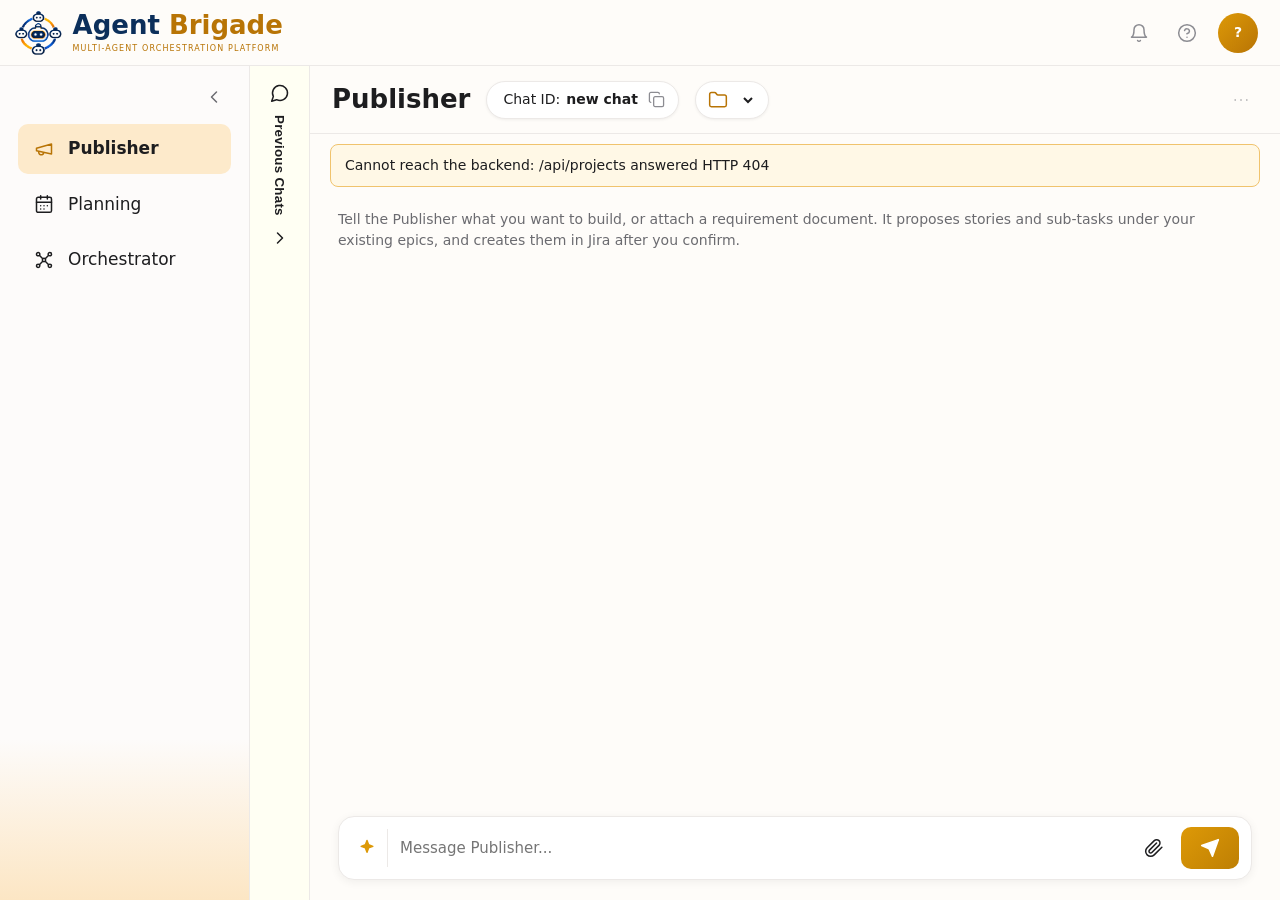
==== commit bd424083: "documentation agent completed" ====
--- a/frontend/index.html
+++ b/frontend/index.html
@@ -9,6 +9,9 @@
     <link rel="stylesheet" href="css/planning.css" />
     <link rel="stylesheet" href="css/popup.css" />
     <link rel="stylesheet" href="css/plan.css" />
+    <link rel="stylesheet" href="css/orchestrator.css" />
+    <link rel="stylesheet" href="css/orch-feed.css" />
+    <link rel="stylesheet" href="css/orch-overview.css" />
   </head>
   <body>
     <svg width="0" height="0" style="position: absolute" aria-hidden="true">
@@ -154,11 +157,53 @@
 
         <!-- Orchestrator -->
         <section class="panel page" id="orchestrator" hidden>
-          <header class="page-head">
-            <h1>Orchestrator</h1>
-            <p>Overview and Stories.</p>
+          <header class="orch-head">
+            <div class="page-head">
+              <h1>Orchestrator</h1>
+              <p>Execute planned stories with multi-agent collaboration and track progress in real time.</p>
+            </div>
+            <div class="orch-head-right">
+              <span class="orch-pill" id="orch-runpill" hidden></span>
+              <span class="muted small" id="orch-updated"></span>
+              <button type="button" class="icon-btn" id="orch-refresh" aria-label="Refresh" title="Refresh"><svg class="icon"><use href="#i-refresh" /></svg></button>
+            </div>
           </header>
-          <p class="empty">Coming later.</p>
+          <nav class="orch-views" aria-label="Orchestrator views">
+            <button type="button" class="orch-view" id="orch-view-overview" aria-pressed="false" title="All the runs of the project added up">Overview</button>
+            <button type="button" class="orch-view selected" id="orch-view-stories" aria-pressed="true">Stories</button>
+          </nav>
+          <p class="status" id="orch-notice" hidden></p>
+          <div class="orch-layout">
+            <section class="orch-left">
+              <div class="orch-left-head">
+                <h2 id="orch-count">Stories</h2>
+                <label class="pl-pill"><svg class="icon"><use href="#i-search" /></svg><span class="sr-only">Search stories</span><input id="orch-search" type="search" placeholder="Search stories..." /></label>
+              </div>
+              <div id="orch-stories" class="orch-stories"></div>
+            </section>
+            <div class="orch-main">
+              <p class="empty" id="orch-empty">Pick a story on the left.</p>
+              <div id="orch-run-area" hidden>
+                <select id="orch-runs" class="orch-select" aria-label="Run" hidden></select>
+                <div id="orch-run" class="orch-run"></div>
+                <div id="orch-strip" class="orch-strip"></div>
+                <div id="orch-detail" hidden>
+                  <div id="orch-bar" class="orch-bar"></div>
+                  <div class="orch-agentbar">
+                    <div id="orch-tabs" class="orch-tabs"></div>
+                    <select id="orch-attempt" class="orch-select" aria-label="Attempt" hidden></select>
+                  </div>
+                  <div class="orch-agentline">
+                    <div id="orch-usage" class="orch-usage"></div>
+                    <label class="orch-follow"><input type="checkbox" id="orch-follow" checked /> Follow Live</label>
+                  </div>
+                  <div id="orch-report" class="orch-report"></div>
+                  <div id="orch-feed" class="orch-feed"></div>
+                </div>
+              </div>
+            </div>
+          </div>
+          <div id="orch-overview" class="ov" hidden></div>
         </section>
       </main>
     </div>
@@ -178,9 +223,28 @@
     <script src="js/components/plan-task.js"></script>
     <script src="js/components/plan-view.js"></script>
     <script src="js/components/plan-side.js"></script>
+    <script src="js/components/orch-model.js"></script>
+    <script src="js/components/orch-api.js"></script>
+    <script src="js/components/orch-stories.js"></script>
+    <script src="js/components/orch-strip.js"></script>
+    <script src="js/components/orch-taskbar.js"></script>
+    <script src="js/components/orch-report.js"></script>
+    <script src="js/components/orch-diff.js"></script>
+    <script src="js/components/orch-markdown.js"></script>
+    <script src="js/components/orch-feed.js"></script>
+    <script src="js/components/orch-agent.js"></script>
+    <script src="js/components/orch-run.js"></script>
+    <script src="js/components/orch-overview-model.js"></script>
+    <script src="js/components/orch-cards.js"></script>
+    <script src="js/components/orch-pager.js"></script>
+    <script src="js/components/orch-chart.js"></script>
+    <script src="js/components/orch-runs-table.js"></script>
+    <script src="js/components/orch-views.js"></script>
     <script src="js/tabs/publisher.js"></script>
     <script src="js/tabs/plan-panel.js"></script>
     <script src="js/tabs/planning.js"></script>
+    <script src="js/tabs/orch-overview.js"></script>
+    <script src="js/tabs/orchestrator.js"></script>
     <script src="js/app.js"></script>
   </body>
 </html>
--- a/frontend/css/orchestrator.css
+++ b/frontend/css/orchestrator.css
@@ -0,0 +1,153 @@
+/* Orchestrator tab: stories list, run header, pipeline strip, agent area. Colours come from app.css. */
+.orch-head { display: flex; justify-content: space-between; align-items: flex-start; gap: 16px; flex-wrap: wrap; }
+.orch-head-right { display: flex; align-items: center; gap: 12px; }
+.orch-pill { display: inline-flex; align-items: center; gap: 8px; padding: 8px 16px; border-radius: 999px; background: var(--surface); border: 1px solid var(--line); box-shadow: 0 2px 8px rgba(0, 0, 0, 0.06); font-weight: 600; font-size: 13px; }
+.orch-pill::before { content: ""; width: 9px; height: 9px; border-radius: 50%; background: var(--muted); }
+.orch-pill.live::before { background: var(--ok); }
+.orch-views { display: flex; align-items: center; gap: 8px; margin: 8px 0 14px; }
+.orch-view { border: 1px solid var(--line); background: var(--surface); border-radius: 10px; padding: 8px 18px; font: inherit; font-weight: 600; cursor: pointer; }
+.orch-view.selected { background: var(--gold-light); border-color: var(--gold-light); color: #fff; }
+.orch-view:disabled { opacity: 0.6; cursor: not-allowed; }
+.orch-layout { display: grid; grid-template-columns: 340px minmax(0, 1fr); gap: 16px; align-items: start; }
+.orch-left { background: var(--surface); border: 1px solid var(--line); border-radius: 14px; padding: 14px; }
+.orch-left-head { display: flex; align-items: center; justify-content: space-between; gap: 8px; margin-bottom: 10px; }
+.orch-left-head h2 { margin: 0; font-size: 18px; }
+.orch-stories { display: flex; flex-direction: column; gap: 8px; }
+.orch-story { display: flex; flex-direction: column; gap: 6px; text-align: left; background: var(--surface); border: 1px solid var(--line); border-radius: 12px; padding: 12px; cursor: pointer; }
+.orch-story.selected { border-color: var(--gold-light); background: var(--sand); }
+.orch-story-sum { display: flex; gap: 8px; align-items: flex-start; font-weight: 600; color: var(--navy); }
+.orch-story-sum .icon { color: var(--gold-light); flex: none; margin-top: 2px; }
+.orch-start { align-self: flex-start; color: var(--gold); }
+.orch-prog { display: flex; align-items: center; gap: 10px; }
+.orch-track { flex: 1; height: 8px; border-radius: 99px; background: var(--line); overflow: hidden; }
+.orch-fill { display: block; height: 100%; background: var(--gold-light); border-radius: 99px; }
+.orch-main { display: flex; flex-direction: column; gap: 12px; min-width: 0; }
+.orch-run, .orch-bar, .orch-report { background: var(--surface); border: 1px solid var(--line); border-radius: 14px; padding: 14px 16px; }
+.orch-run-title { display: flex; align-items: center; justify-content: space-between; gap: 8px; font-size: 18px; }
+.orch-chips { display: flex; gap: 8px; flex-wrap: wrap; margin: 8px 0; }
+.orch-info { font-size: 13px; padding: 6px 12px; border-radius: 999px; background: var(--bg); border: 1px solid var(--line); overflow-wrap: anywhere; }
+.orch-bar { display: flex; flex-direction: row; flex-wrap: wrap; align-items: center; justify-content: space-between; gap: 8px; background: var(--sand); border-left: 4px solid var(--gold-light); }
+.orch-bar-title { display: flex; align-items: center; gap: 10px; flex-wrap: wrap; }
+.orch-bar-actions { display: flex; gap: 8px; flex-wrap: wrap; }
+.orch-run .orch-bar-actions { margin-top: 8px; }
+.orch-why { flex-basis: 100%; margin: 0; }
+.orch-danger { color: #c0262d; border-color: #f0b8b8; background: #fff1f0; }
+.orch-select { align-self: flex-start; font: inherit; padding: 4px 8px; border-radius: 8px; border: 1px solid var(--line); background: var(--surface); }
+.orch-strip { display: flex; align-items: stretch; overflow-x: auto; padding: 4px 0; }
+.orch-link { flex: 0 0 24px; align-self: center; height: 2px; background: var(--line); }
+.orch-node { display: flex; flex-direction: column; gap: 2px; min-width: 120px; text-align: left; font: inherit; background: var(--surface); border: 1px solid var(--line); border-radius: 12px; padding: 10px 14px; cursor: pointer; }
+.orch-div, div.orch-node { cursor: default; }
+.orch-node.selected { border-color: var(--gold-light); background: var(--sand); box-shadow: 0 0 0 1px var(--gold-light); }
+.orch-node-head { display: flex; align-items: center; gap: 8px; }
+.orch-dot { width: 16px; height: 16px; border-radius: 50%; border: 2px solid var(--muted); flex: none; }
+.orch-node.orch-ok .orch-dot { background: var(--ok); border-color: var(--ok); }
+.orch-node.orch-busy .orch-dot { border-color: #3b82f6; }
+.orch-node.orch-warn .orch-dot { border-color: #c77d00; }
+.orch-node.orch-bad .orch-dot { border-color: #c0262d; background: #c0262d; }
+.orch-node.orch-idle .orch-dot { border-color: #b6b6bb; }
+.orch-node-word { font-size: 12px; color: var(--muted); }
+.orch-chip { font-size: 12px; font-weight: 600; padding: 2px 10px; border-radius: 999px; border: 1px solid transparent; background: var(--bg); }
+.orch-chip.orch-ok { background: #d9f5e1; color: #17803d; }
+.orch-chip.orch-busy { background: #e0efff; color: #1e5fb4; }
+.orch-chip.orch-warn { background: #fff1d1; color: #8a5a00; }
+.orch-chip.orch-bad { background: #ffe1e0; color: #b3261e; }
+.orch-chip.orch-idle { background: var(--line); color: var(--muted); }
+.orch-agentbar { display: flex; align-items: center; justify-content: space-between; gap: 8px; }
+.orch-tabs { display: flex; gap: 6px; flex-wrap: wrap; }
+.orch-tab { display: inline-flex; align-items: center; gap: 8px; font: inherit; font-weight: 600; padding: 9px 18px; border: 1px solid transparent; border-radius: 10px; background: transparent; cursor: pointer; }
+.orch-tab.selected { background: var(--gold-light); color: #fff; }
+.orch-tab:disabled { opacity: 0.45; cursor: not-allowed; }
+.orch-agentline { display: flex; align-items: center; justify-content: space-between; gap: 12px; flex-wrap: wrap; margin: 4px 0; }
+.orch-usage { display: flex; align-items: center; gap: 10px; flex-wrap: wrap; }
+.orch-agent-name { margin: 0; font-size: 20px; color: var(--navy); }
+.orch-follow { display: inline-flex; align-items: center; gap: 6px; padding: 6px 14px; border: 1px solid var(--gold-light); border-radius: 8px; color: var(--gold); font-weight: 600; cursor: pointer; }
+.orch-report { background: var(--sand); border-color: var(--sand-strong); }
+.orch-rep-head { margin: 0 0 6px; font-size: 14px; letter-spacing: 0.04em; color: var(--gold); }
+.orch-rep-row { display: grid; grid-template-columns: 130px minmax(0, 1fr); gap: 12px; margin: 4px 0; }
+.orch-rep-row h4 { margin: 0; font-size: 14px; font-weight: 500; }
+.orch-rep-row p { margin: 0; }
+.orch-rep-list { margin: 0; padding-left: 18px; }
+.orch-rep-pre, .orch-ev-more pre { white-space: pre-wrap; word-break: break-word; margin: 4px 0; font-size: 12px; }
+.orch-feed { max-height: 420px; overflow-y: auto; border: 1px solid var(--line); border-radius: 12px; background: var(--surface); }
+.orch-ev { padding: 8px 14px; border-bottom: 1px solid var(--line); }
+.orch-ev:last-child { border-bottom: 0; }
+.orch-ev-head { display: grid; grid-template-columns: 70px 90px minmax(0, 1fr) auto; gap: 12px; align-items: center; }
+.orch-ev-at { font-variant-numeric: tabular-nums; color: var(--muted); font-size: 13px; }
+.orch-ev-kind { justify-self: start; font-size: 12px; font-weight: 600; padding: 2px 10px; border-radius: 6px; background: var(--sand-strong); color: var(--gold); }
+.orch-ev-kind.orch-k-tool { background: #e0efff; color: #1e5fb4; }
+.orch-ev-title { overflow-wrap: anywhere; font-weight: 500; }
+.orch-ev.st-error .orch-ev-title { color: #b3261e; }
+.orch-ev-more { margin: 4px 0 0 172px; }
+@media (max-width: 900px) { .orch-layout { grid-template-columns: 1fr; } }
+.orch-story > .orch-chip { align-self: flex-start; }
+.orch-strip { margin: 2px 0 6px; }
+
+/* Space: the page never scrolls; the left list, the right pane and the activities scroll inside. */
+#orchestrator { display: flex; flex-direction: column; overflow: hidden; padding-bottom: 14px; }
+#orchestrator .page-head p { margin: 0; }
+.orch-head, .orch-views, #orch-notice { flex: none; }
+.orch-views { margin: 6px 0 10px; }
+.orch-layout { flex: 1; min-height: 0; align-items: stretch; }
+.orch-left { display: flex; flex-direction: column; min-height: 0; }
+.orch-left-head { flex: none; }
+.orch-stories { flex: 1; min-height: 0; overflow-y: auto; }
+.orch-main { min-height: 0; overflow-y: auto; gap: 10px; padding-right: 2px; }
+#orch-run-area { display: flex; flex-direction: column; gap: 10px; }
+.orch-run { padding: 10px 14px; }
+.orch-run-title { font-size: 17px; }
+.orch-chips { align-items: center; margin: 6px 0 2px; }
+.orch-chips .orch-bar-actions { margin: 0 0 0 auto; }
+.orch-run .muted { margin: 0; }
+.orch-strip { margin: 0; gap: 0; }
+.orch-node { flex: 1 1 0; min-width: 100px; padding: 8px 12px; }
+.orch-link { flex: 0 0 18px; }
+.orch-bar { padding: 8px 14px; }
+.orch-why { font-size: 12px; }
+.orch-agentbar { margin-top: 2px; }
+.orch-agentline { margin: 0; }
+.orch-report { padding: 10px 14px; }
+.orch-rep-head { cursor: pointer; list-style: none; margin: 0; }
+.orch-rep-head::before { content: "\25B8  "; }
+.orch-rep[open] > .orch-rep-head::before { content: "\25BE  "; }
+.orch-rep[open] > .orch-rep-head { margin-bottom: 6px; }
+.orch-rep-row { margin: 2px 0; }
+.orch-act { display: flex; flex-direction: column; gap: 6px; }
+.orch-act-head { margin: 0; font-size: 15px; color: var(--navy); }
+.orch-feed { max-height: 38vh; min-height: 120px; }
+.orch-layout { grid-template-columns: 300px minmax(0, 1fr); }
+.orch-tabs { gap: 2px; flex-wrap: nowrap; }
+.orch-tab { padding: 8px 12px; gap: 6px; }
+.orch-agentbar { flex-wrap: nowrap; }
+.orch-bar-actions .btn { white-space: nowrap; }
+
+/* The whole right side is one card; the parts inside are separated by space, not by their own boxes. */
+.orch-main { background: var(--surface); border: 1px solid var(--line); border-radius: 14px; padding: 16px 18px; gap: 16px; }
+#orch-run-area { gap: 16px; }
+.orch-run { border: 0; padding: 0; background: transparent; }
+.orch-strip { padding: 2px 0; }
+.orch-bar { margin-bottom: 2px; }
+#orch-detail { display: flex; flex-direction: column; gap: 16px; }
+.orch-agentbar { margin-top: 0; }
+.orch-act { gap: 8px; }
+/* The stories list folds into a rail. */
+.orch-layout { transition: grid-template-columns 0.15s; }
+.orch-layout.left-closed { grid-template-columns: 52px minmax(0, 1fr); }
+.orch-fold .icon { transform: rotate(180deg); }
+.orch-layout.left-closed .orch-fold .icon { transform: none; }
+.orch-layout.left-closed .orch-left { padding: 10px 6px; align-items: center; }
+.orch-layout.left-closed .orch-left-head { justify-content: center; margin: 0; }
+.orch-layout.left-closed .orch-left-head h2,
+.orch-layout.left-closed .orch-left-head .pl-pill,
+.orch-layout.left-closed .orch-stories { display: none; }
+.orch-left-head h2 { flex: 1; }
+.orch-left-head h2 { flex: none; white-space: nowrap; font-size: 17px; }
+.orch-left-head .pl-pill { flex: 1; min-width: 0; }
+.orch-left-head .pl-pill input { min-width: 0; width: 100%; }
+
+.orch-fold-row { margin: 4px 0; }
+.orch-fold-row > summary { cursor: pointer; font-size: 14px; list-style: none; }
+.orch-fold-row > summary::before { content: "\25B8  "; color: var(--gold); }
+.orch-fold-row[open] > summary::before { content: "\25BE  "; }
+.orch-fold-row > .orch-rep-text { margin: 4px 0 0 18px; }
+/* Two lines to separate the agent tabs from the parts above and below them. */
+.orch-agentbar { border-top: 1px solid var(--line); border-bottom: 1px solid var(--line); padding: 8px 0; }
--- a/frontend/css/orch-feed.css
+++ b/frontend/css/orch-feed.css
@@ -0,0 +1,40 @@
+/* How an activity's Details look: a red and green diff for edits, a formatted page for markdown. */
+.orch-ev-stat { font-family: ui-monospace, Consolas, monospace; font-size: 12px; font-weight: 500; white-space: nowrap; }
+.orch-plus { color: #1a7f37; }
+.orch-minus { color: #cf222e; }
+
+.orch-diff { border: 1px solid var(--line); border-radius: 8px; overflow: hidden; margin: 6px 0; font-family: ui-monospace, Consolas, monospace; font-size: 12px; line-height: 1.6; }
+.orch-dl { display: flex; }
+.orch-dl-n { flex: none; width: 38px; padding: 0 8px; text-align: right; color: var(--muted); user-select: none; }
+.orch-dl-s { flex: none; width: 18px; text-align: center; user-select: none; }
+.orch-dl-code { flex: 1; min-width: 0; padding-right: 12px; white-space: pre-wrap; word-break: break-all; }
+.orch-dl-del { background: #ffebe9; }
+.orch-dl-del .orch-dl-n { background: #ffd7d5; }
+.orch-dl-del .orch-dl-s { color: #cf222e; }
+.orch-dl-add { background: #dafbe1; }
+.orch-dl-add .orch-dl-n { background: #ccffd8; }
+.orch-dl-add .orch-dl-s { color: #1a7f37; }
+.orch-dl-del mark { background: #ffc1ba; color: inherit; border-radius: 3px; }
+.orch-dl-add mark { background: #a6f0b4; color: inherit; border-radius: 3px; }
+.orch-dl-same .orch-dl-code { color: var(--muted); }
+.orch-dl-gap, .orch-dl-hunk { background: #f1f3f5; color: var(--muted); padding: 1px 12px; font-style: italic; }
+.orch-dl-hunk { font-style: normal; }
+
+.orch-md-switch { display: inline-flex; gap: 2px; margin: 6px 0; padding: 2px; background: #f1f3f5; border-radius: 8px; }
+.orch-md-switch button { border: 0; background: transparent; padding: 2px 12px; font-size: 12px; border-radius: 6px; cursor: pointer; color: var(--muted); }
+.orch-md-switch button.on { background: #fff; color: var(--text); font-weight: 600; }
+.orch-md-box { border: 1px solid var(--line); border-radius: 8px; padding: 10px 16px; margin-bottom: 6px; background: #fff; }
+.orch-md-box > pre { margin: 0; }
+.orch-md { font-size: 14px; line-height: 1.65; }
+.orch-md-h { font-weight: 600; margin: 10px 0 4px; }
+.orch-md-h1 { font-size: 17px; }
+.orch-md-h2 { font-size: 15px; }
+.orch-md-h3, .orch-md-h4 { font-size: 14px; }
+.orch-md-p { margin: 4px 0 8px; }
+.orch-md-list { margin: 4px 0 8px; padding-left: 22px; }
+.orch-md code { font-family: ui-monospace, Consolas, monospace; font-size: 12px; background: #f1f3f5; padding: 1px 5px; border-radius: 4px; }
+.orch-md-code { background: #f6f8fa; border: 1px solid var(--line); border-radius: 8px; padding: 8px 12px; font-size: 12px; overflow-x: auto; }
+.orch-md-table { border-collapse: collapse; margin: 6px 0 10px; font-size: 13px; }
+.orch-md-table th, .orch-md-table td { border: 1px solid var(--line); padding: 4px 10px; text-align: left; }
+.orch-md-table th { background: #f6f8fa; font-weight: 600; }
+.orch-md-rule { border: 0; border-top: 1px solid var(--line); margin: 10px 0; }
--- a/frontend/css/orch-overview.css
+++ b/frontend/css/orch-overview.css
@@ -0,0 +1,54 @@
+/* Orchestrator tab, Overview view: totals of every run of the project. Colours come from app.css. */
+#orchestrator.on-overview #orch-runpill { display: none; }
+.ov { display: flex; flex-direction: column; gap: 14px; min-width: 0; flex: 1; min-height: 0; overflow-y: auto; padding-right: 2px; }
+.ov-cards { display: grid; grid-template-columns: repeat(auto-fit, minmax(190px, 1fr)); gap: 12px; }
+.ov-card { display: flex; flex-direction: column; gap: 4px; background: var(--surface); border: 1px solid var(--line); border-radius: 14px; padding: 14px 16px; min-width: 0; }
+.ov-card-head { display: flex; align-items: center; gap: 8px; }
+.ov-card-head .icon { color: var(--gold-light); }
+.ov-value { font-size: 20px; color: var(--navy); overflow-wrap: anywhere; }
+.ov-note { font-size: 12px; color: #8a5a00; }
+.ov-facts { display: flex; flex-wrap: wrap; gap: 8px 22px; padding: 10px 16px; background: var(--sand); border: 1px solid var(--line); border-radius: 12px; font-size: 13px; }
+.ov-panel { background: var(--surface); border: 1px solid var(--line); border-radius: 14px; padding: 14px 16px; min-width: 0; }
+.ov-panel h2 { margin: 0; font-size: 18px; }
+.ov-toolbar { display: flex; align-items: center; gap: 12px; flex-wrap: wrap; margin-bottom: 10px; }
+.ov-toolbar h2 { margin-right: auto; }
+.ov-modes { display: flex; gap: 6px; }
+.ov-modes .orch-view { padding: 5px 14px; }
+.ov-chart { position: relative; }
+.ov-svg { width: 100%; height: auto; display: block; }
+.ov-grid { stroke: var(--line); stroke-width: 1; }
+.ov-tick { fill: var(--muted); font-size: 11px; }
+.ov-in { fill: #eb6834; }
+.ov-out { fill: #2a78d6; }
+.ov-cost { fill: #1baf7a; }
+.ov-line { fill: none; stroke: #1baf7a; stroke-width: 2; pointer-events: none; }
+.ov-dot { fill: #fff; stroke: #1baf7a; stroke-width: 2.5; }
+.ov-tick-cost { fill: #148a60; }
+.ov-axis { font-size: 11px; font-weight: 700; }
+.ov-axis-tokens { fill: #2a78d6; }
+.ov-axis-cost { fill: #148a60; }
+.ov-mark-cost { fill: #148a60; }
+.ov-pager { display: flex; align-items: center; justify-content: space-between; gap: 10px; margin-top: 10px; font-size: 12.5px; }
+.ov-pager:empty { display: none; }
+.ov-pager button:disabled { opacity: 0.45; cursor: default; }
+.ov-bad { fill: none; stroke: #e34948; stroke-width: 2; pointer-events: none; }
+.ov-mark { fill: var(--text); font-size: 12px; font-weight: 600; }
+.ov-sub, .ov-name { fill: var(--muted); font-size: 11px; }
+.ov-name { fill: var(--text); font-weight: 600; font-size: 12px; }
+.ov-legend { display: flex; flex-wrap: wrap; gap: 6px 18px; font-size: 12px; margin-bottom: 4px; }
+.ov-key { display: inline-flex; align-items: center; gap: 6px; }
+.ov-swatch { width: 10px; height: 10px; border-radius: 2px; display: inline-block; }
+span.ov-swatch.ov-in { background: #eb6834; }
+span.ov-swatch.ov-out { background: #2a78d6; }
+span.ov-swatch.ov-cost { background: #1baf7a; }
+.ov-hit { fill: transparent; }
+.ov-bar { cursor: pointer; outline: none; }
+.ov-bar:hover .ov-hit, .ov-bar:focus .ov-hit { fill: rgba(221, 153, 7, 0.12); }
+.ov-tip { position: absolute; top: 30px; transform: translateX(-50%); display: flex; flex-direction: column; gap: 2px; padding: 8px 12px; background: var(--navy); color: #fff; border-radius: 10px; font-size: 12px; pointer-events: none; white-space: nowrap; box-shadow: 0 4px 14px rgba(0, 0, 0, 0.2); }
+.ov-tablebox { overflow-x: auto; }
+.ov-table { width: 100%; border-collapse: collapse; font-size: 13px; }
+.ov-table th { text-align: left; font-weight: 600; color: var(--muted); padding: 6px 10px; border-bottom: 1px solid var(--line); white-space: nowrap; }
+.ov-table td { padding: 8px 10px; border-bottom: 1px solid var(--line); vertical-align: middle; }
+.ov-row:hover { background: var(--sand); }
+.link-btn { border: 0; background: none; padding: 0; font: inherit; font-weight: 600; color: var(--gold); cursor: pointer; text-decoration: underline; }
+.ov-table td:nth-child(n+4) { white-space: nowrap; }
